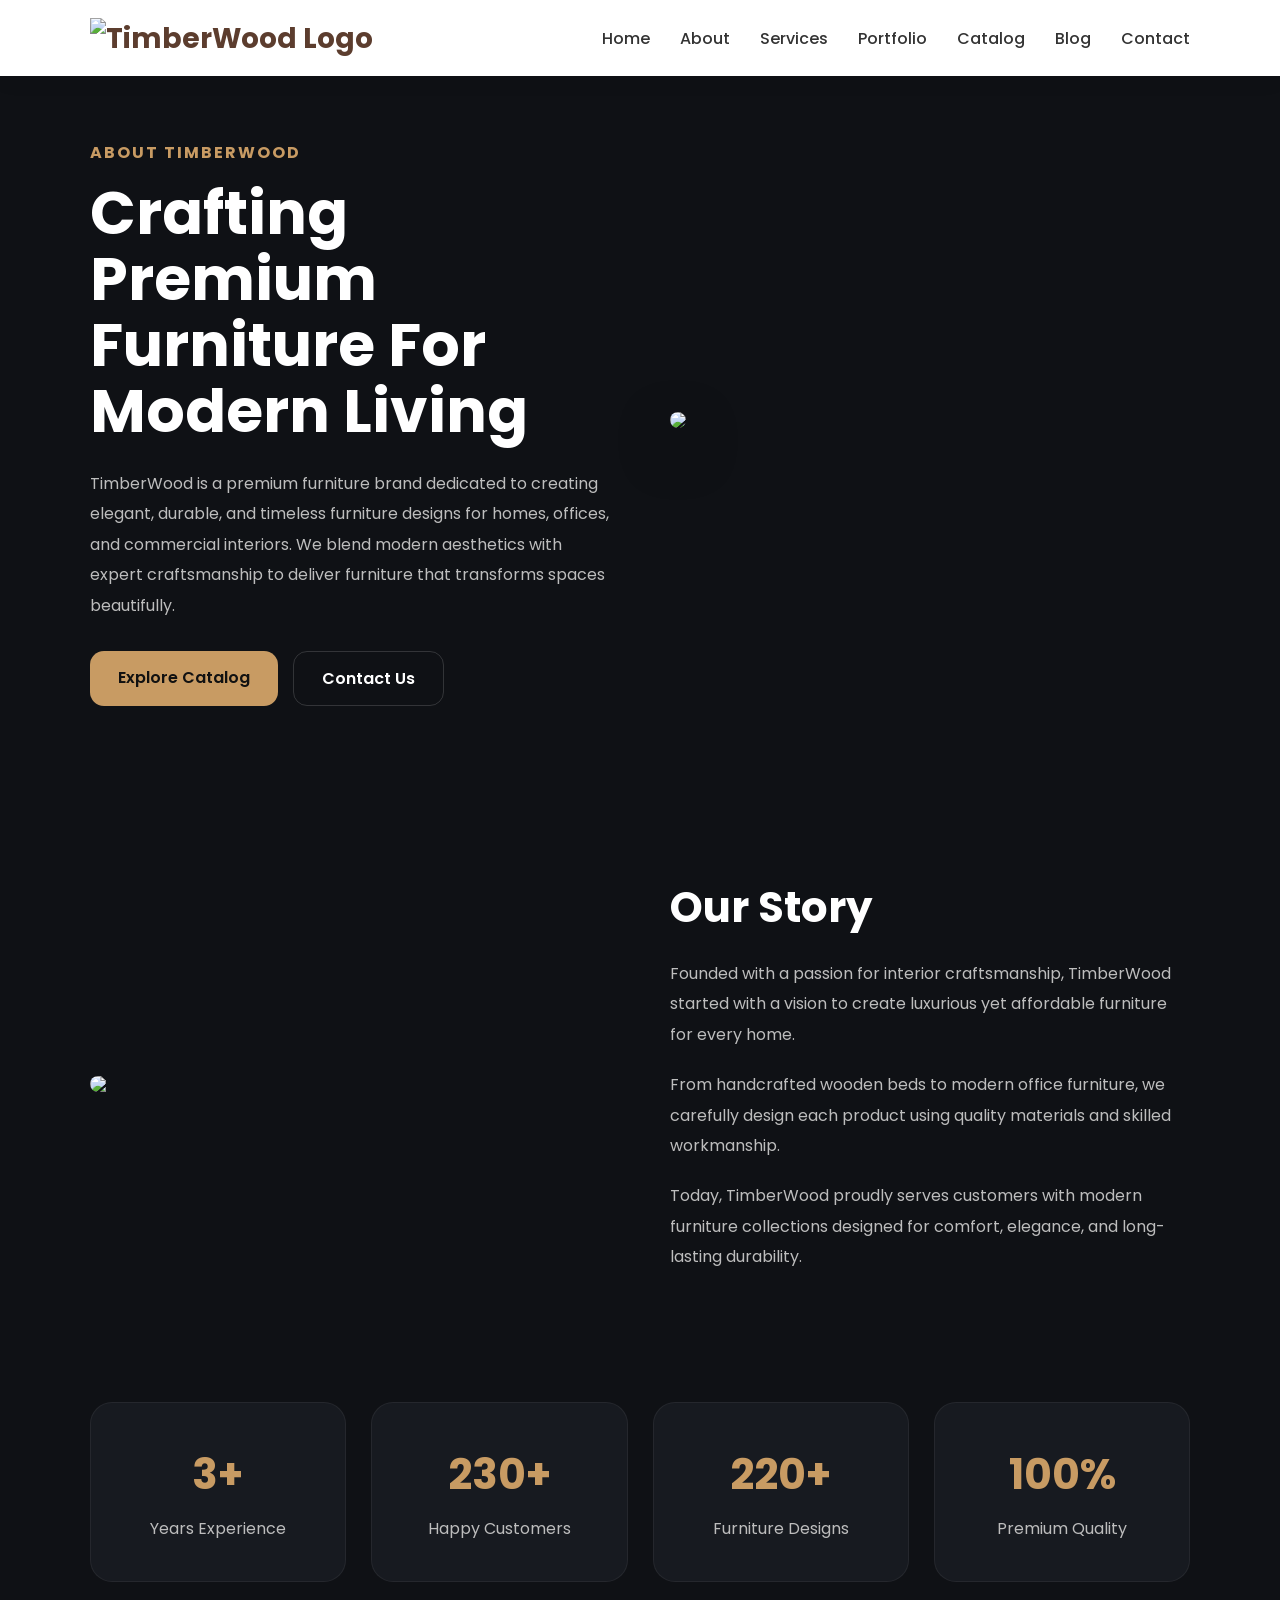
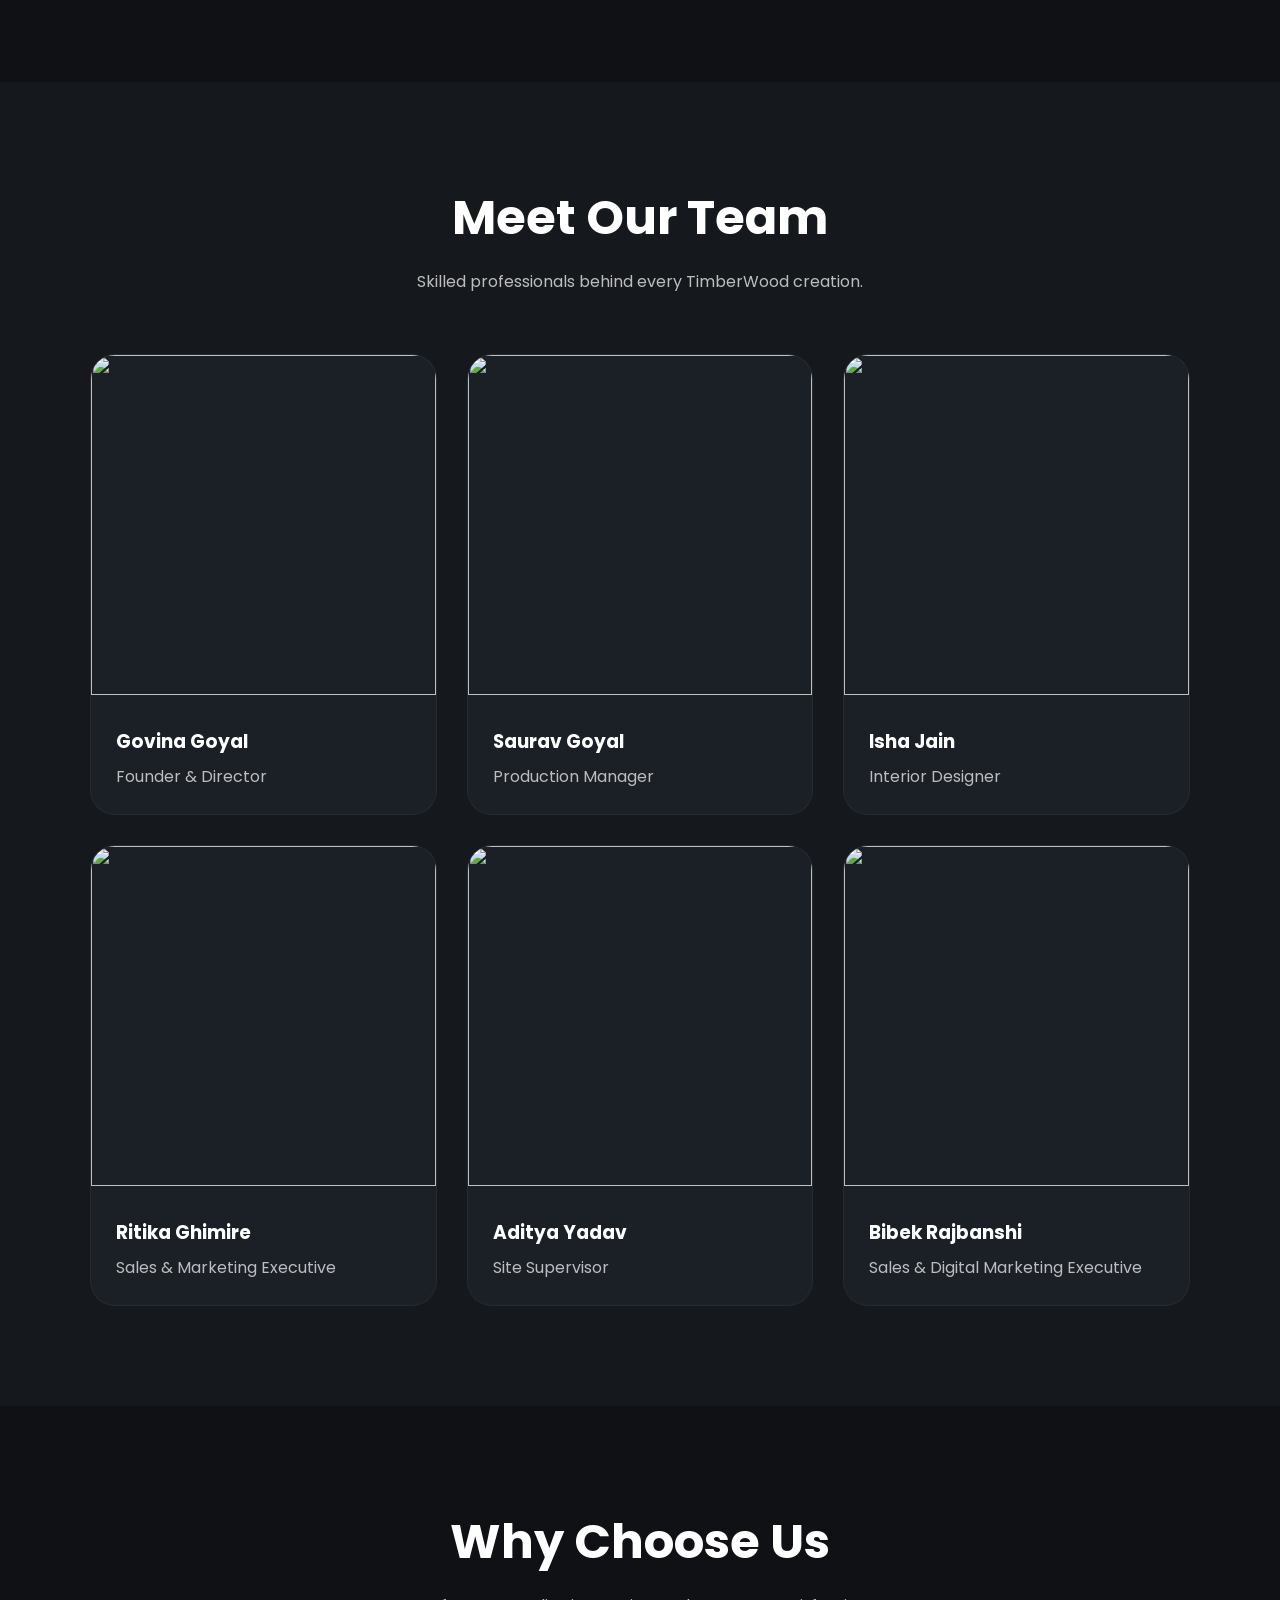
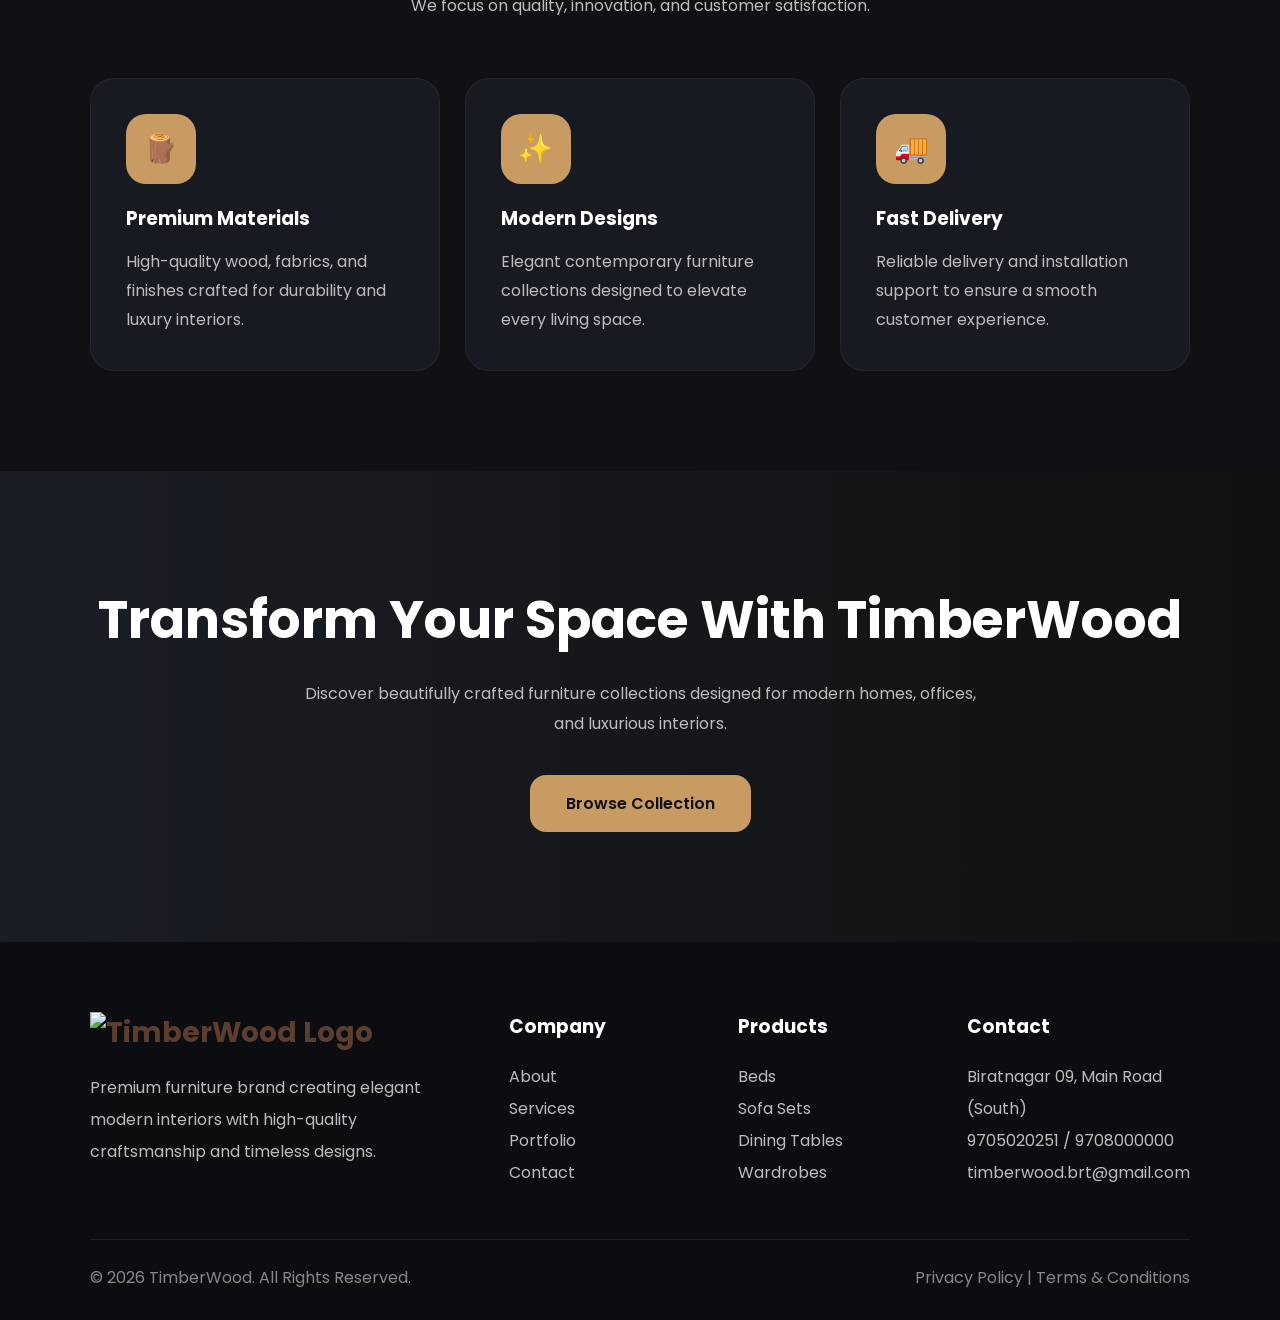
==== about.html @ faef7274 "a" ====
<!DOCTYPE html>
<html lang="en">
<head>
<meta charset="UTF-8" />
<meta name="viewport" content="width=device-width, initial-scale=1.0"/>

<title>TimberWood | About Us</title>
<link rel="stylesheet" href="assets/styles.css">
<link rel="icon" href="img/home/LOGO.png" type="image/x-icon">   <!-- font icons -->
<link href="https://fonts.googleapis.com/css2?family=Poppins:wght@300;400;500;600;700&display=swap" rel="stylesheet">

</head>

<body>
<style>

*{
    margin:0;
    padding:0;
    box-sizing:border-box;
    font-family:'Poppins',sans-serif;
}

html{
    scroll-behavior:smooth;
}

body{
    background:#0f1115;
    color:white;
    overflow-x:hidden;
}

/* HERO */

.about-hero{
    min-height:75vh;
    padding:140px 7% 80px;
    display:grid;
    grid-template-columns:1fr 1fr;
    gap:60px;
    align-items:center;
}

.about-text h4{
    color:#c89b63;
    margin-bottom:15px;
    letter-spacing:2px;
}

.about-text h1{
    font-size:60px;
    line-height:1.1;
    margin-bottom:25px;
}

.about-text p{
    color:#bdbdbd;
    line-height:1.9;
    font-size:16px;
    margin-bottom:30px;
}

.about-btns{
    display:flex;
    gap:15px;
    flex-wrap:wrap;
}

.about-btns a{
    padding:14px 28px;
    border-radius:14px;
    text-decoration:none;
    font-weight:600;
    transition:.3s;
}

.btn-primary{
    background:#c89b63;
    color:#111;
}

.btn-primary:hover{
    transform:translateY(-4px);
}

.btn-outline{
    border:1px solid rgba(255,255,255,0.15);
    color:white;
}

.btn-outline:hover{
    background:white;
    color:black;
}

.about-image{
    position:relative;
}

.about-image img{
    width:100%;
    border-radius:30px;
    object-fit:cover;
    box-shadow:0 20px 50px rgba(0,0,0,0.5);
}

/* STORY */

.story{
    padding:90px 7%;
    display:grid;
    grid-template-columns:1fr 1fr;
    gap:60px;
    align-items:center;
}

.story img{
    width:100%;
    border-radius:25px;
}

.story-text h2{
    font-size:42px;
    margin-bottom:20px;
}

.story-text p{
    color:#bdbdbd;
    line-height:1.9;
    margin-bottom:20px;
}

/* STATS */

.stats{
    padding:20px 7% 100px;
    display:grid;
    grid-template-columns:repeat(4,1fr);
    gap:25px;
}

.stat-box{
    background:#171a20;
    padding:40px 20px;
    border-radius:22px;
    text-align:center;
    border:1px solid rgba(255,255,255,0.06);
    transition:.4s;
}

.stat-box:hover{
    transform:translateY(-10px);
}

.stat-box h2{
    font-size:42px;
    color:#c89b63;
    margin-bottom:10px;
}

.stat-box p{
    color:#bdbdbd;
}

/* TEAM */

.team{
    padding:100px 7%;
    background:#15181d;
}

.section-title{
    text-align:center;
    margin-bottom:60px;
}

.section-title h2{
    font-size:48px;
    margin-bottom:15px;
}

.section-title p{
    color:#bdbdbd;
}

.team-grid{
    display:grid;
    grid-template-columns:repeat(3,1fr);
    gap:30px;
}

.team-card{
    background:#1b1f26;
    border-radius:25px;
    overflow:hidden;
    transition:.4s;
    border:1px solid rgba(255,255,255,0.05);
}

.team-card:hover{
    transform:translateY(-10px);
}

.team-card img{
    width:100%;
    height:340px;
    object-fit:cover;
}

.team-content{
    padding:25px;
}

.team-content h3{
    margin-bottom:8px;
}

.team-content p{
    color:#bdbdbd;
}

/* WHY US */

.why{
    padding:100px 7%;
}

.why-grid{
    display:grid;
    grid-template-columns:repeat(3,1fr);
    gap:25px;
}

.why-card{
    background:#171a20;
    padding:35px;
    border-radius:24px;
    transition:.4s;
    border:1px solid rgba(255,255,255,0.06);
}

.why-card:hover{
    transform:translateY(-8px);
}

.why-card h3{
    margin:20px 0 15px;
}

.why-card p{
    color:#bdbdbd;
    line-height:1.8;
}

.icon{
    width:70px;
    height:70px;
    border-radius:20px;
    background:#c89b63;
    display:flex;
    align-items:center;
    justify-content:center;
    font-size:28px;
    color:#111;
}

/* CTA */

.cta{
    padding:110px 7%;
    text-align:center;
    background:linear-gradient(to right,#1a1d24,#111);
}

.cta h2{
    font-size:52px;
    margin-bottom:20px;
}

.cta p{
    color:#bdbdbd;
    max-width:700px;
    margin:auto;
    line-height:1.9;
}

.cta a{
    display:inline-block;
    margin-top:35px;
    padding:16px 36px;
    background:#c89b63;
    color:#111;
    border-radius:16px;
    text-decoration:none;
    font-weight:600;
    transition:.3s;
}

.cta a:hover{
    transform:translateY(-5px);
}

/* FOOTER */

footer{
    background:#0b0d10;
    padding:70px 7% 30px;
}

.footer-grid{
    display:grid;
    grid-template-columns:2fr 1fr 1fr 1fr;
    gap:40px;
}

.footer-grid h3{
    margin-bottom:20px;
}

.footer-grid p,
.footer-grid li{
    color:#bdbdbd;
    line-height:2;
    list-style:none;
}

.footer-grid ul{
    padding:0;
}

.footer-grid a{
    color:#bdbdbd;
    text-decoration:none;
}

.footer-grid a:hover{
    color:#c89b63;
}

.bottom{
    margin-top:50px;
    padding-top:25px;
    border-top:1px solid rgba(255,255,255,0.08);
    display:flex;
    justify-content:space-between;
    flex-wrap:wrap;
    gap:15px;
    color:#888;
}

/* MOBILE */

@media(max-width:1000px){

    .about-hero,
    .story{
        grid-template-columns:1fr;
    }

    .team-grid,
    .why-grid,
    .stats,
    .footer-grid{
        grid-template-columns:1fr 1fr;
    }

    .about-text h1{
        font-size:45px;
    }

    .cta h2{
        font-size:40px;
    }
}

@media(max-width:768px){

    nav ul{
        position:fixed;
        top:80px;
        right:-100%;
        width:260px;
        height:100vh;
        background:#fff;
        flex-direction:column;
        padding:40px;
        transition:.4s;
    }

    nav ul.active{
        right:0;
    }

    .menu-btn{
        display:block;
    }

    nav ul.active{
        display:flex;
    }

    .team-grid,
    .why-grid,
    .stats,
    .footer-grid{
        grid-template-columns:1fr;
    }

    .about-text h1{
        font-size:38px;
    }

    .section-title h2,
    .cta h2{
        font-size:34px;
    }

}

</style>

<!-- NAVBAR -->

<nav>

    <div class="logo"><img src="img/home/LOGO.png" alt="TimberWood Logo"></div>

    <ul id="menu">
        <li><a href="index.html">Home</a></li>
        <li><a href="about.html">About</a></li>
        <li><a href="services.html">Services</a></li>
        <li><a href="portfolio.html">Portfolio</a></li>
        <li><a href="catalog.html">Catalog</a></li>
        <li><a href="blog.html">Blog</a></li>
        <li><a href="contact.html">Contact</a></li>
    </ul>

    <div class="menu-btn" onclick="toggleMenu()">☰</div>

</nav>

<!-- HERO -->

<section class="about-hero">

    <div class="about-text">

        <h4>ABOUT TIMBERWOOD</h4>

        <h1>
            Crafting Premium Furniture For Modern Living
        </h1>

        <p>
            TimberWood is a premium furniture brand dedicated to creating elegant, durable, and timeless furniture designs for homes, offices, and commercial interiors. We blend modern aesthetics with expert craftsmanship to deliver furniture that transforms spaces beautifully.
        </p>

        <div class="about-btns">
            <a href="#" class="btn-primary">
                Explore Catalog
            </a>

            <a href="#" class="btn-outline">
                Contact Us
            </a>
        </div>

    </div>

    <div class="about-image">
        <img src="https://i.pinimg.com/736x/d9/e4/46/d9e446b6b563a2acfa8f393670db15ce.jpg">
    </div>

</section>

<!-- STORY -->

<section class="story">

    <img src="https://images.unsplash.com/photo-1484101403633-562f891dc89a?q=80&w=1200&auto=format&fit=crop">

    <div class="story-text">

        <h2>Our Story</h2>

        <p>
            Founded with a passion for interior craftsmanship, TimberWood started with a vision to create luxurious yet affordable furniture for every home.
        </p>

        <p>
            From handcrafted wooden beds to modern office furniture, we carefully design each product using quality materials and skilled workmanship.
        </p>

        <p>
            Today, TimberWood proudly serves customers with modern furniture collections designed for comfort, elegance, and long-lasting durability.
        </p>

    </div>

</section>

<!-- STATS1 -->

<section class="stats">

    <div class="stat-box">
        <h2>3+</h2>
        <p>Years Experience</p>
    </div>

    <div class="stat-box">
        <h2>230+</h2>
        <p>Happy Customers</p>
    </div>

    <div class="stat-box">
        <h2>220+</h2>
        <p>Furniture Designs</p>
    </div>

    <div class="stat-box">
        <h2>100%</h2>
        <p>Premium Quality </p>
    </div>

</section>

<!-- TEAM -->

<section class="team">

    <div class="section-title">
        <h2>Meet Our Team</h2>
        <p>
            Skilled professionals behind every TimberWood creation.
        </p>
    </div>

    <div class="team-grid">

        <div class="team-card">
            <img src="https://i.pinimg.com/736x/89/47/cd/8947cd2139c6fac86eccb9952f1653cf.jpg">

            <div class="team-content">
                <h3>Govina Goyal</h3>
                <p>Founder & Director</p>
            </div>
        </div>

        <div class="team-card">
            <img src="https://i.pinimg.com/736x/9d/15/a9/9d15a99089c7d4f4be8efface3041ecf.jpg">

            <div class="team-content">
                <h3>Saurav Goyal</h3>
                <p>Production Manager</p>
            </div>
        </div>

        <div class="team-card">
            <img src="https://i.pinimg.com/736x/95/07/76/950776be27c4131fe8dbe7280822ce19.jpg">

            <div class="team-content">
                <h3>Isha Jain</h3>
                <p>Interior Designer</p>
            </div>
        </div>

        <div class="team-card">
            <img src="https://i.pinimg.com/736x/0a/68/74/0a687426836bf3151442c28532558470.jpg">

            <div class="team-content">
                <h3>Ritika Ghimire</h3>
                <p>Sales & Marketing Executive</p>
            </div>
        </div>

        <div class="team-card">
            <img src="https://i.pinimg.com/736x/fc/86/7d/fc867df822d70b9d78171c7e790f99c7.jpg">

            <div class="team-content">
                <h3>Aditya Yadav</h3>
                <p>Site Supervisor</p>
            </div>
        </div>

        <div class="team-card">
            <img src="https://i.pinimg.com/736x/39/20/21/39202174545c29bfbdb0bb981ed6e766.jpg">

            <div class="team-content">
                <h3>Bibek Rajbanshi</h3>
                <p>Sales & Digital Marketing Executive</p>
            </div>
        </div>

    </div>

</section>

<!-- WHY US -->

<section class="why">

    <div class="section-title">
        <h2>Why Choose Us</h2>
        <p>
            We focus on quality, innovation, and customer satisfaction.
        </p>
    </div>

    <div class="why-grid">

        <div class="why-card">

            <div class="icon">🪵</div>

            <h3>Premium Materials</h3>

            <p>
                High-quality wood, fabrics, and finishes crafted for durability and luxury interiors.
            </p>

        </div>

        <div class="why-card">

            <div class="icon">✨</div>

            <h3>Modern Designs</h3>

            <p>
                Elegant contemporary furniture collections designed to elevate every living space.
            </p>

        </div>

        <div class="why-card">

            <div class="icon">🚚</div>

            <h3>Fast Delivery</h3>

            <p>
                Reliable delivery and installation support to ensure a smooth customer experience.
            </p>

        </div>

    </div>

</section>

<!-- CTA -->

<section class="cta">

    <h2>
        Transform Your Space With TimberWood
    </h2>

    <p>
        Discover beautifully crafted furniture collections designed for modern homes, offices, and luxurious interiors.
    </p>

    <a href="#">
        Browse Collection
    </a>

</section>

<!-- FOOTER -->

<footer>

    <div class="footer-grid">

        <div>

            <div class="logo">
             <img src="img/home/LOGO.png" alt="TimberWood Logo">
        </div>

            <p style="margin-top:20px;">
                Premium furniture brand creating elegant modern interiors with high-quality craftsmanship and timeless designs.
            </p>

        </div>

        <div>

            <h3>Company</h3>

            <ul>
                <li><a href="about.html">About</a></li>
                <li><a href="services.html">Services</a></li>
                <li><a href="portfolio.html">Portfolio</a></li>
                <li><a href="contact.html">Contact</a></li>
            </ul>

        </div>

        <div>

            <h3>Products</h3>

            <ul>
                <li><a href="catalog.html">Beds</a></li>
                <li><a href="catalog.html">Sofa Sets</a></li>
                <li><a href="catalog.html">Dining Tables</a></li>
                <li><a href="catalog.html">Wardrobes</a></li>
            </ul>

        </div>

        <div>

            <h3>Contact</h3>

            <ul>
                <li>Biratnagar 09, Main Road (South)</li>
                <li>9705020251 / 9708000000</li>
                <li>timberwood.brt@gmail.com</li>
            </ul>

        </div>

    </div>

    <div class="bottom">

        <div>
            © 2026 TimberWood. All Rights Reserved.
        </div>

        <div>
            Privacy Policy | Terms & Conditions
        </div>

    </div>

</footer>





<script src="assets/script.js"></script>
</body>
</html>
---- assets/styles.css ----
/* NAVBAR */

nav{
    position:fixed;
    top:0;
    left:0;
    width:100%;
    background:#fff;
    display:flex;
    justify-content:space-between;
    align-items:center;
    padding:18px 7%;
    z-index:1000;
    box-shadow:0 5px 20px rgba(0,0,0,0.05);
}

.logo img{
    height:40px;
    width:auto;
    display:block;
}

.logo{
    font-size:28px;
    font-weight:700;
    color:#5c3d2e;
}

nav ul{
    display:flex;
    gap:30px;
    list-style:none;
}

nav ul li a{
    text-decoration:none;
    color:#333;
    font-weight:500;
    transition:.3s;
}

nav ul li a:hover{
    color:#8b5e3c;
}

.menu-btn{
    display:none;
    font-size:28px;
    cursor:pointer;
}
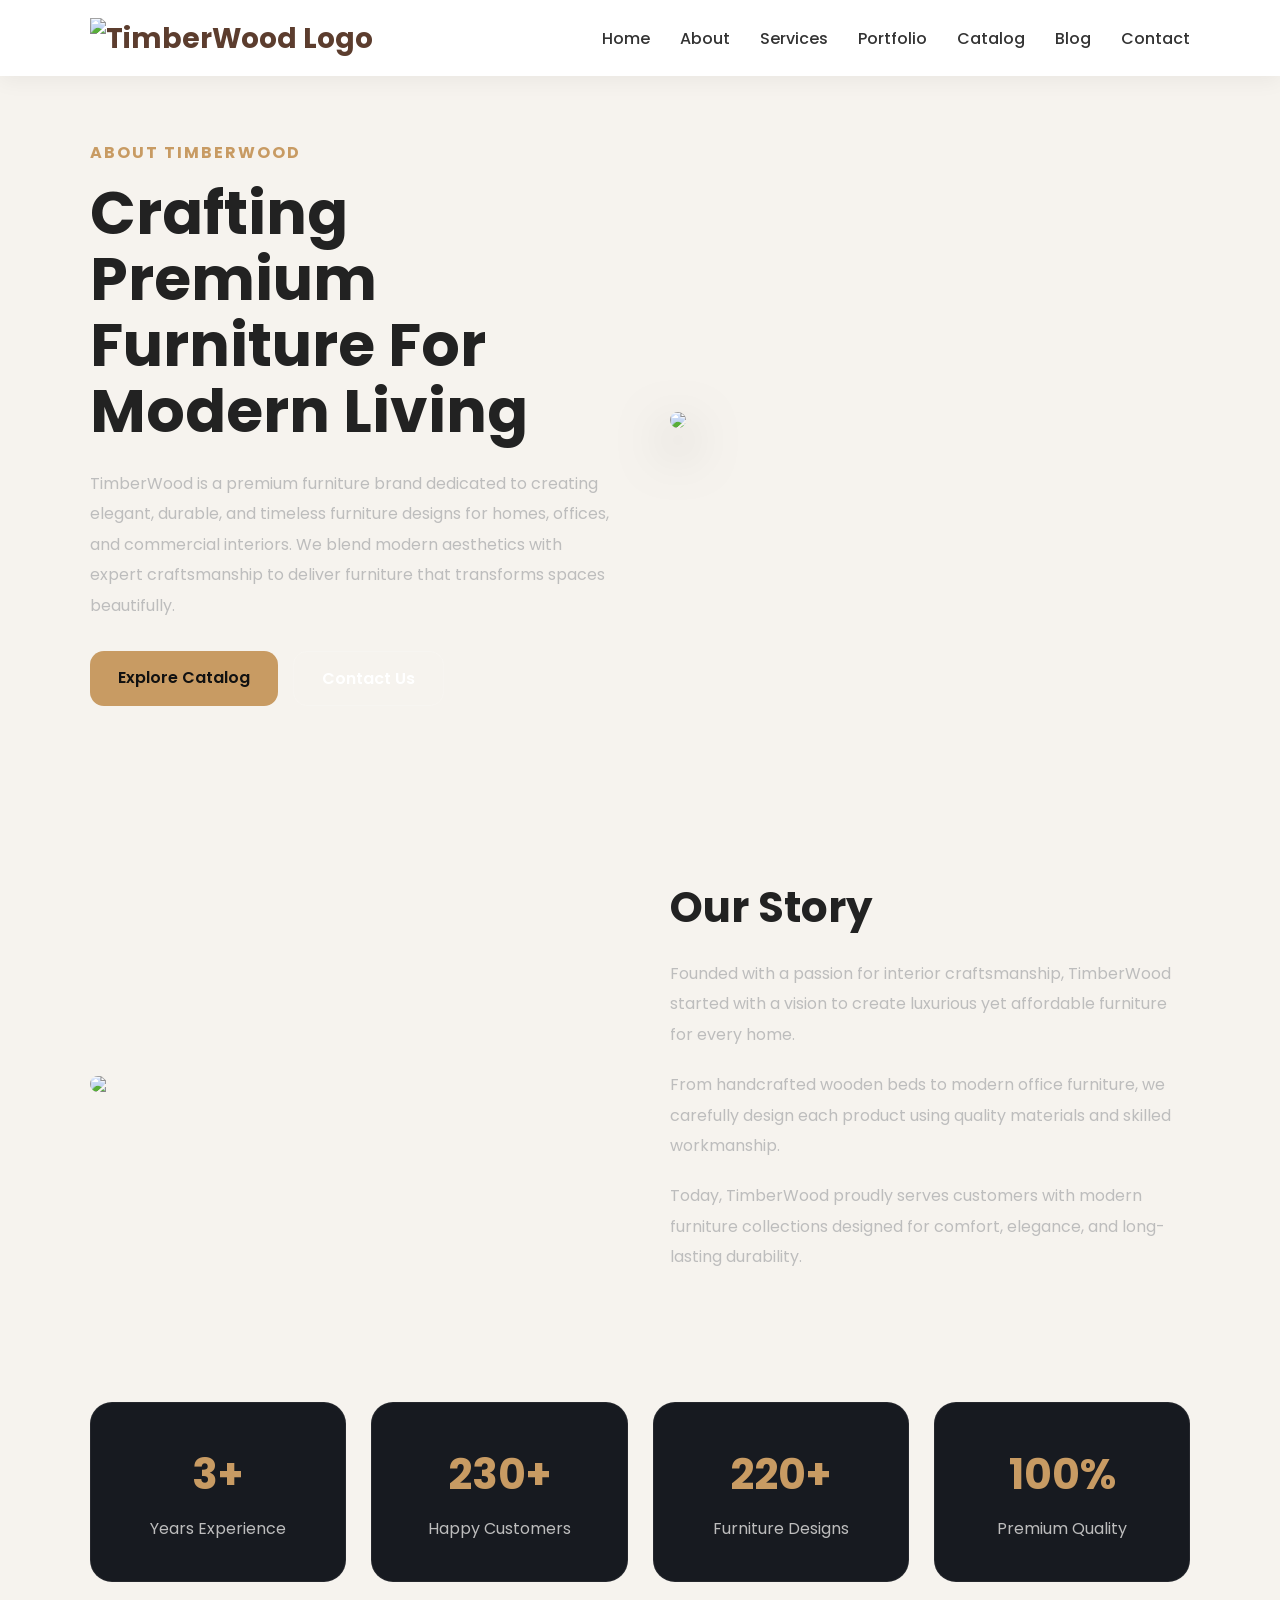
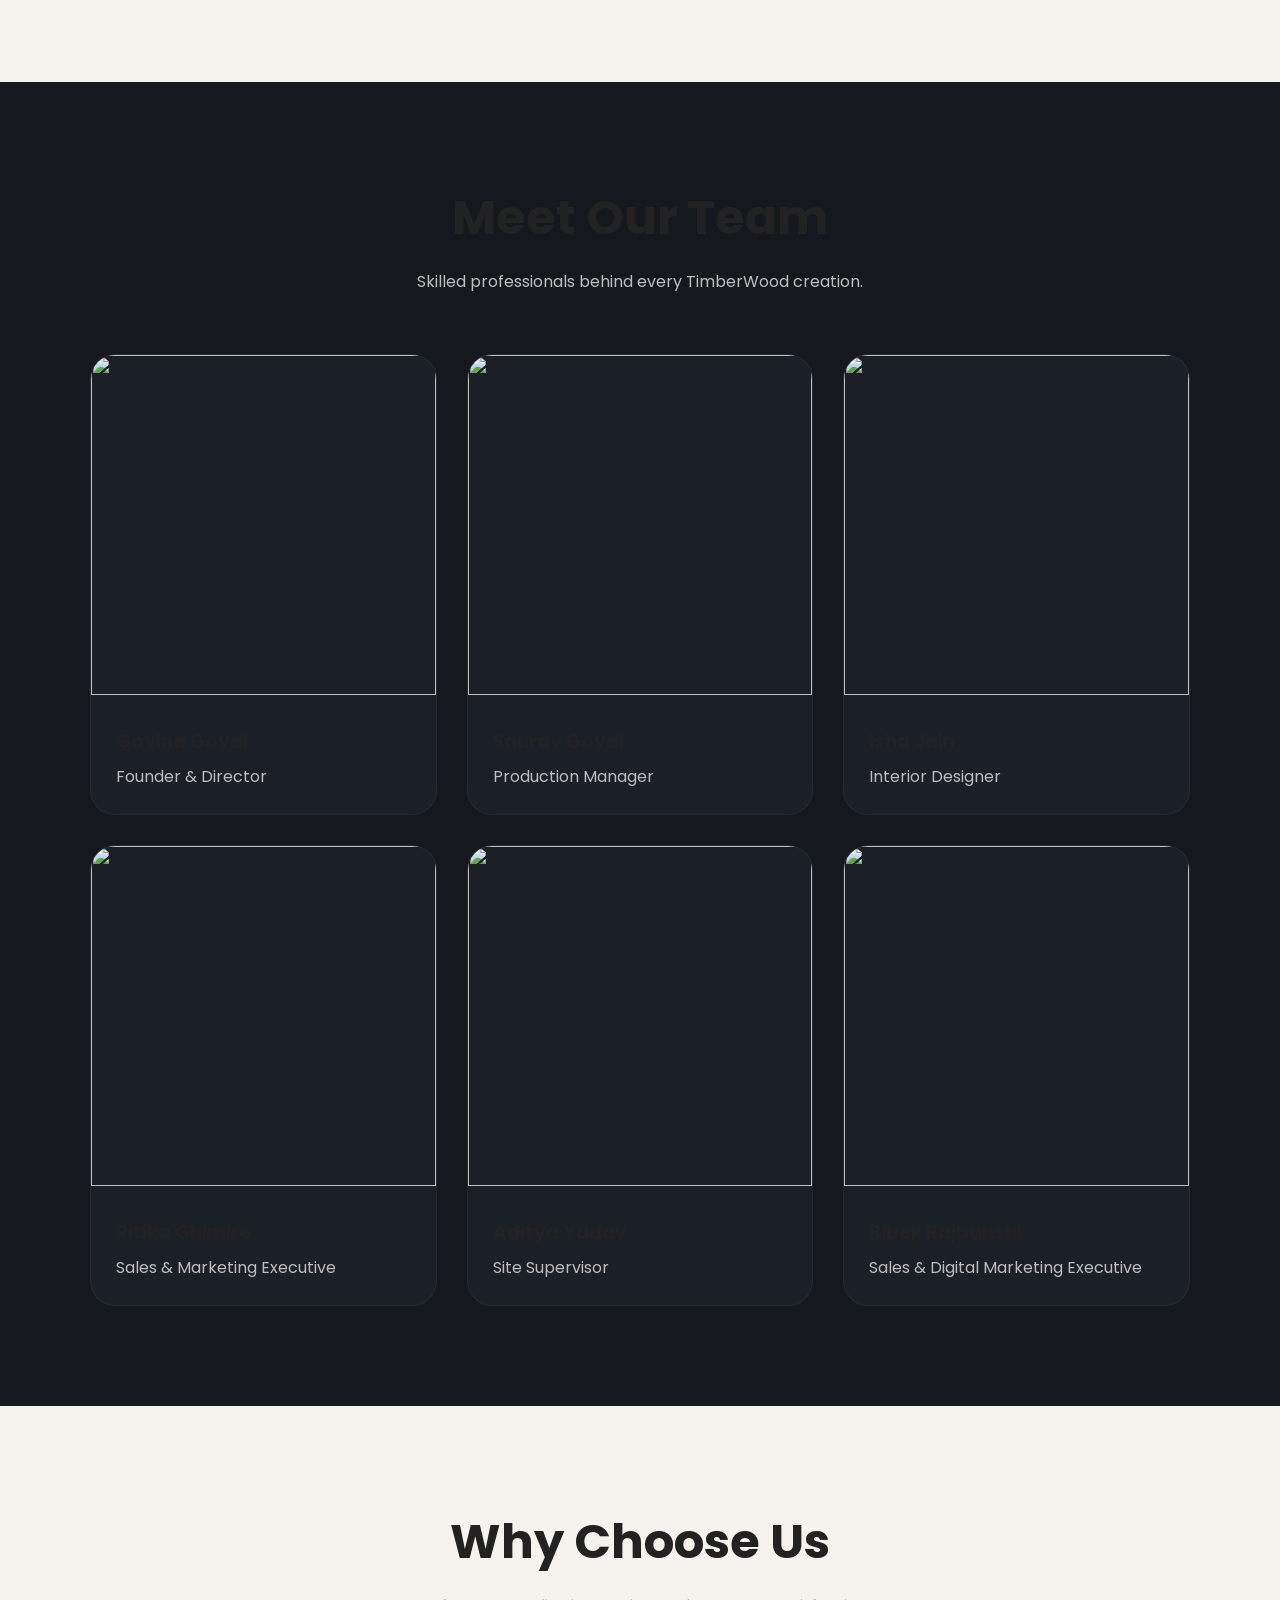
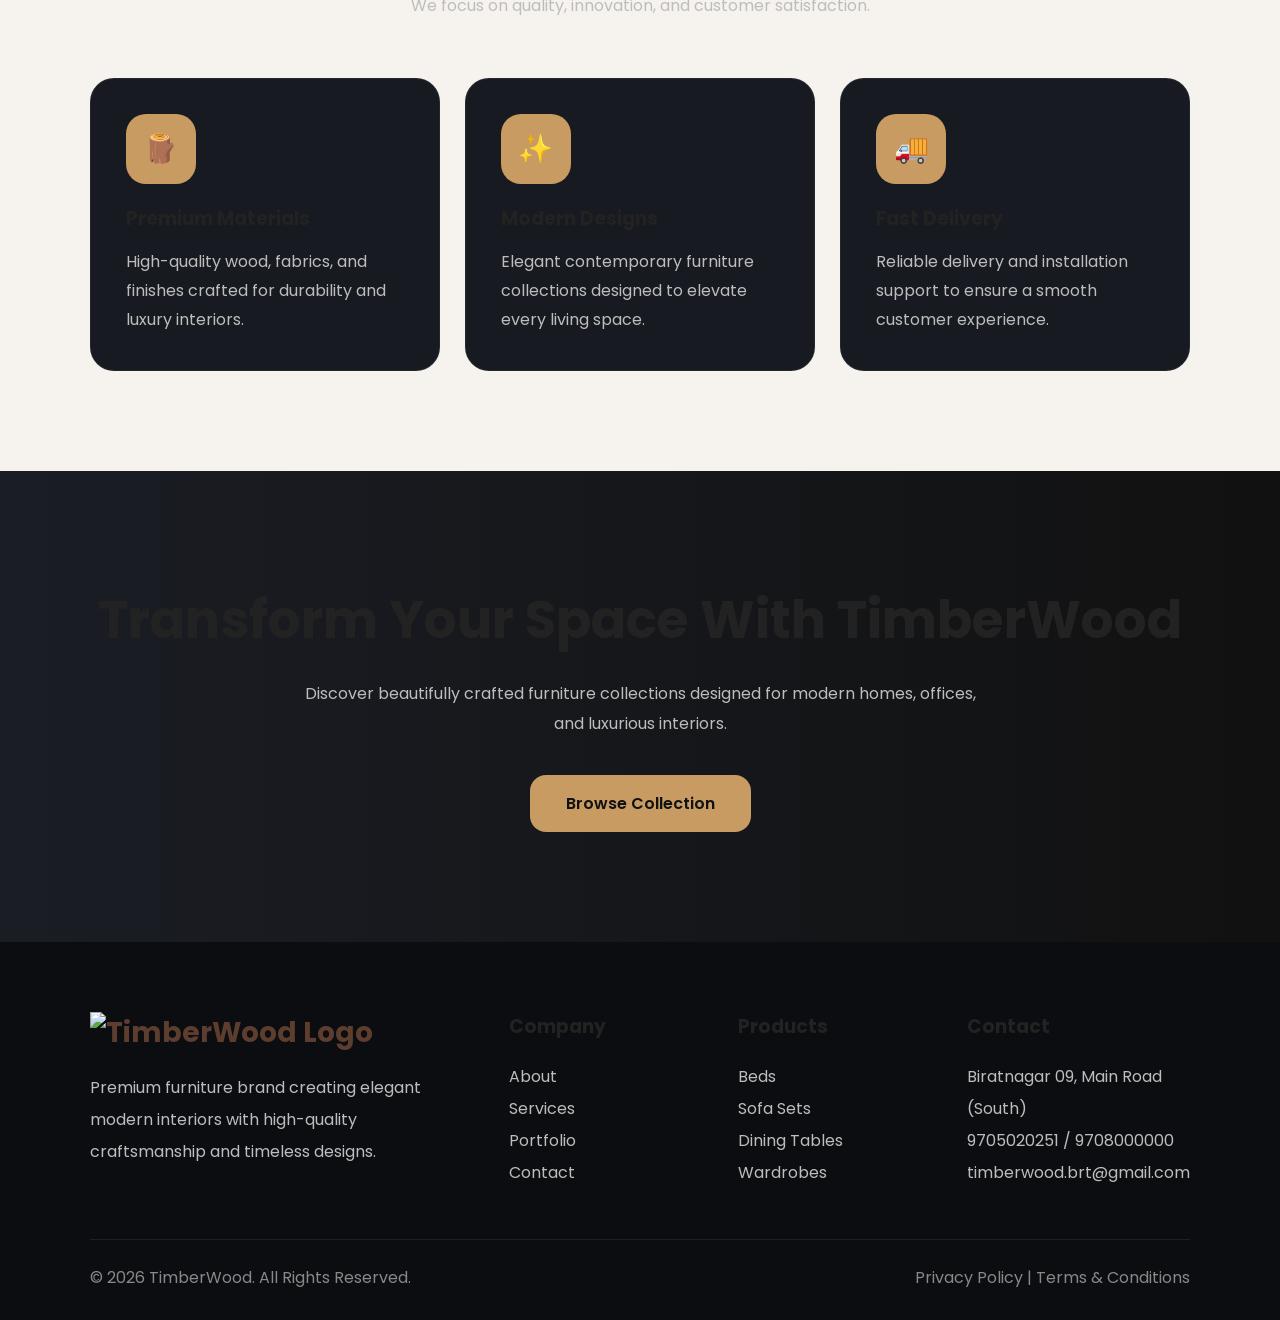
==== commit 0778a42a: "a" ====
--- a/about.html
+++ b/about.html
@@ -11,25 +11,8 @@
 
 </head>
 
-<body>
+
 <style>
-
-*{
-    margin:0;
-    padding:0;
-    box-sizing:border-box;
-    font-family:'Poppins',sans-serif;
-}
-
-html{
-    scroll-behavior:smooth;
-}
-
-body{
-    background:#0f1115;
-    color:white;
-    overflow-x:hidden;
-}
 
 /* HERO */
 
--- a/assets/styles.css
+++ b/assets/styles.css
@@ -1,3 +1,17 @@
+/* BODY */
+
+*{
+    margin:0;
+    padding:0;
+    box-sizing:border-box;
+    font-family:'Poppins',sans-serif;
+}
+
+body{
+    background:#f6f3ee;
+    color:#222;
+}
+
 /* NAVBAR */
 
 nav{
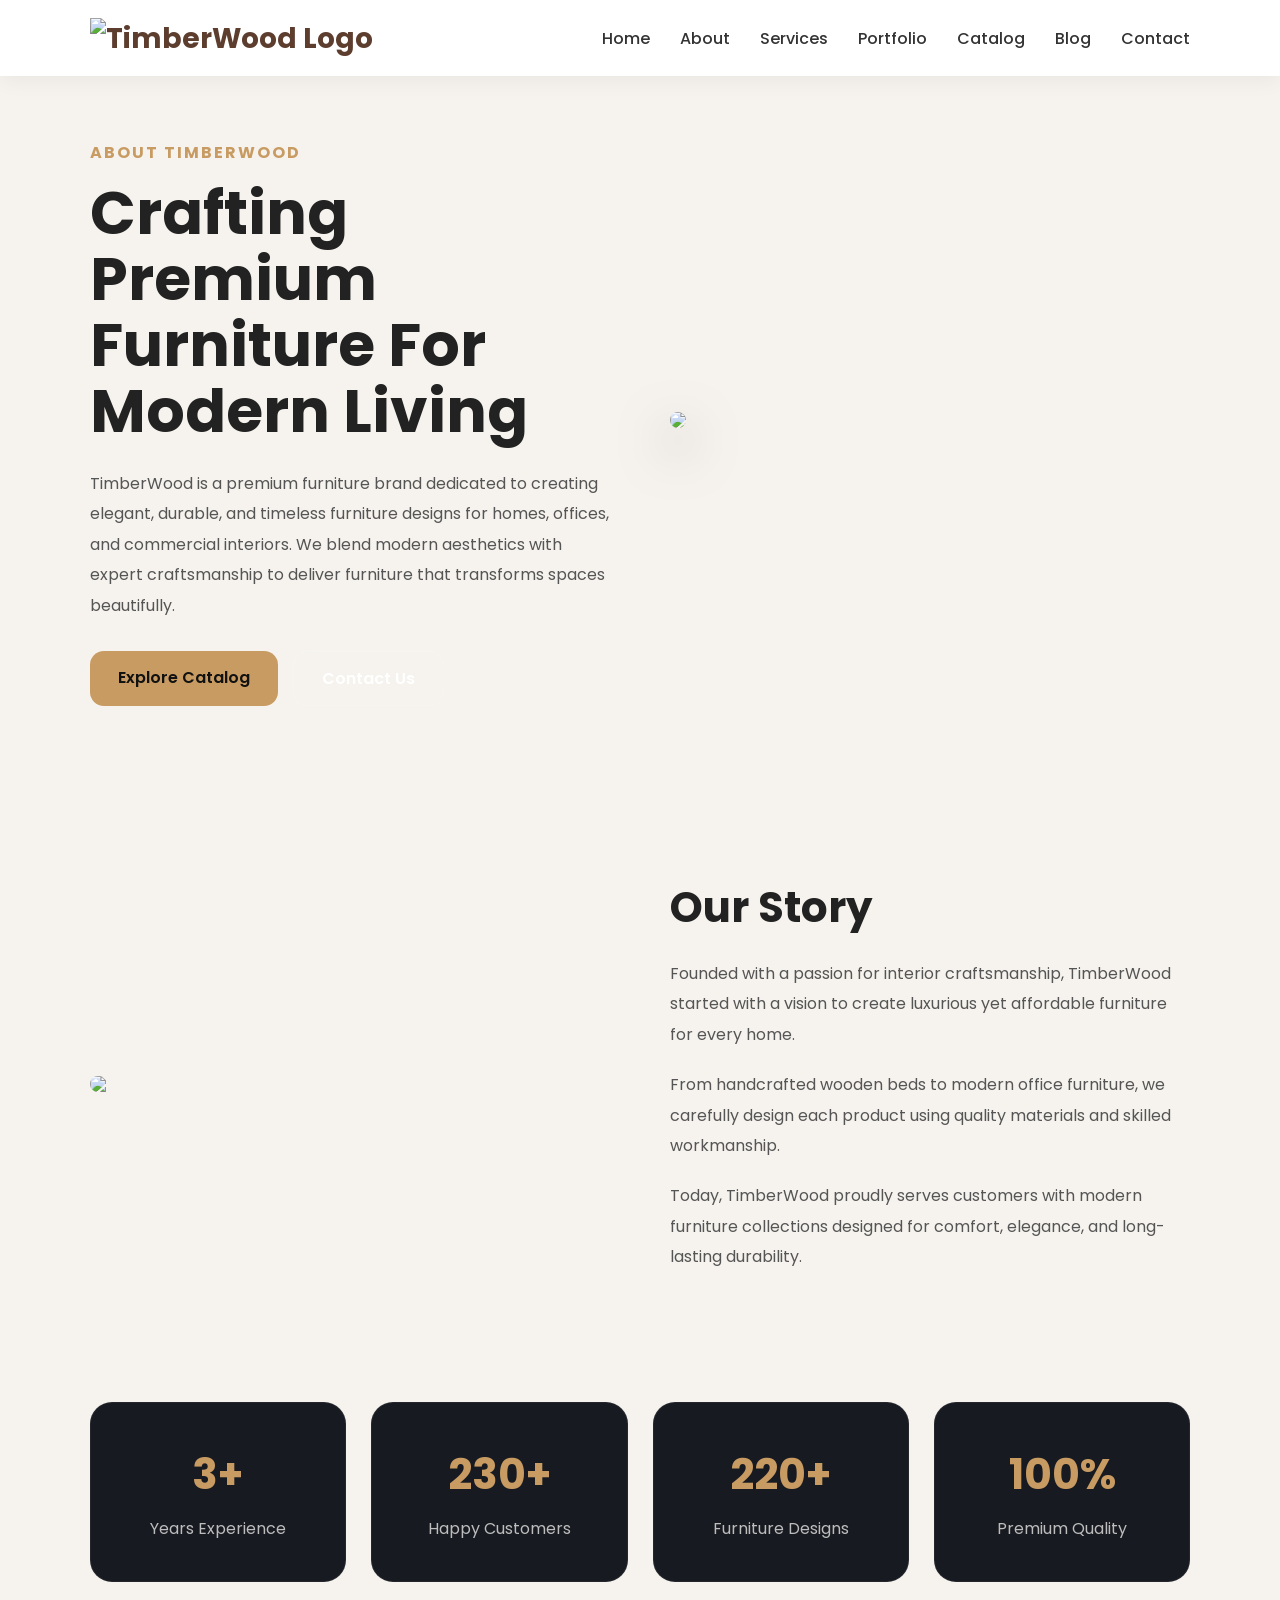
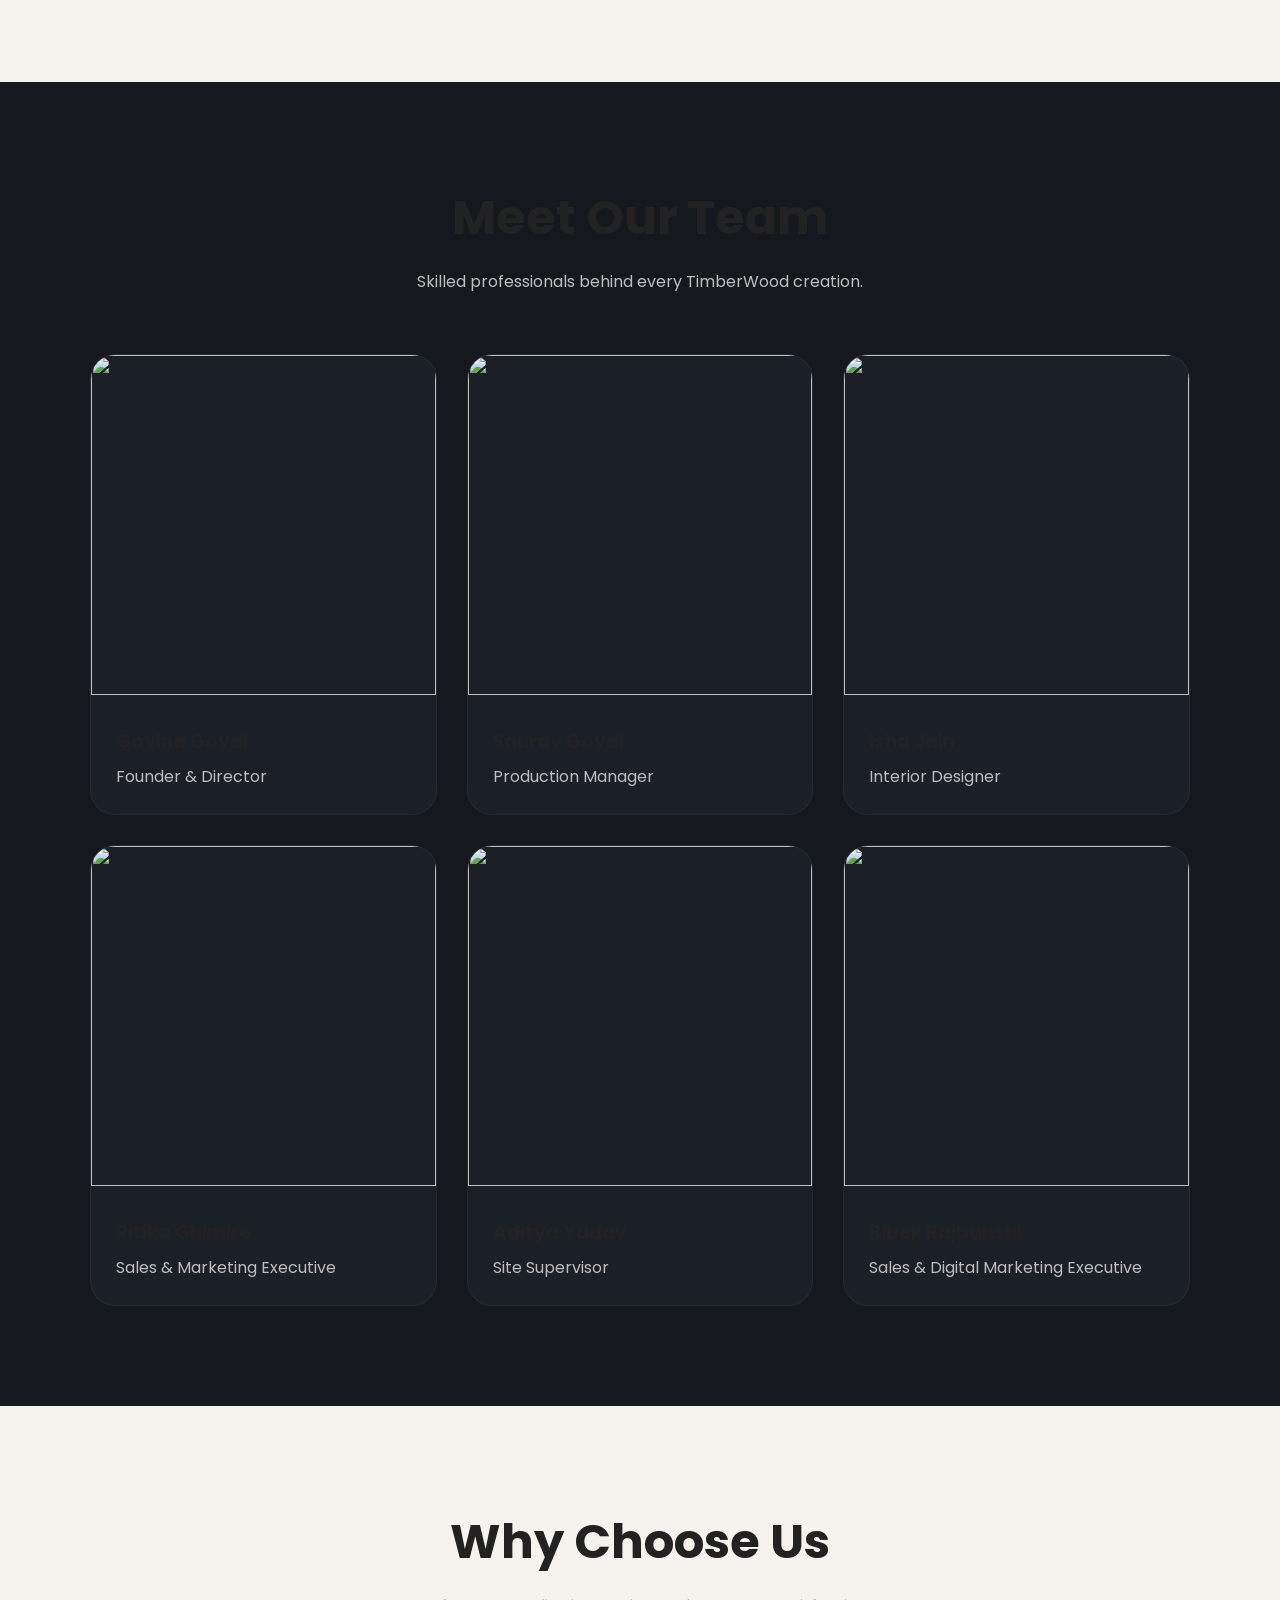
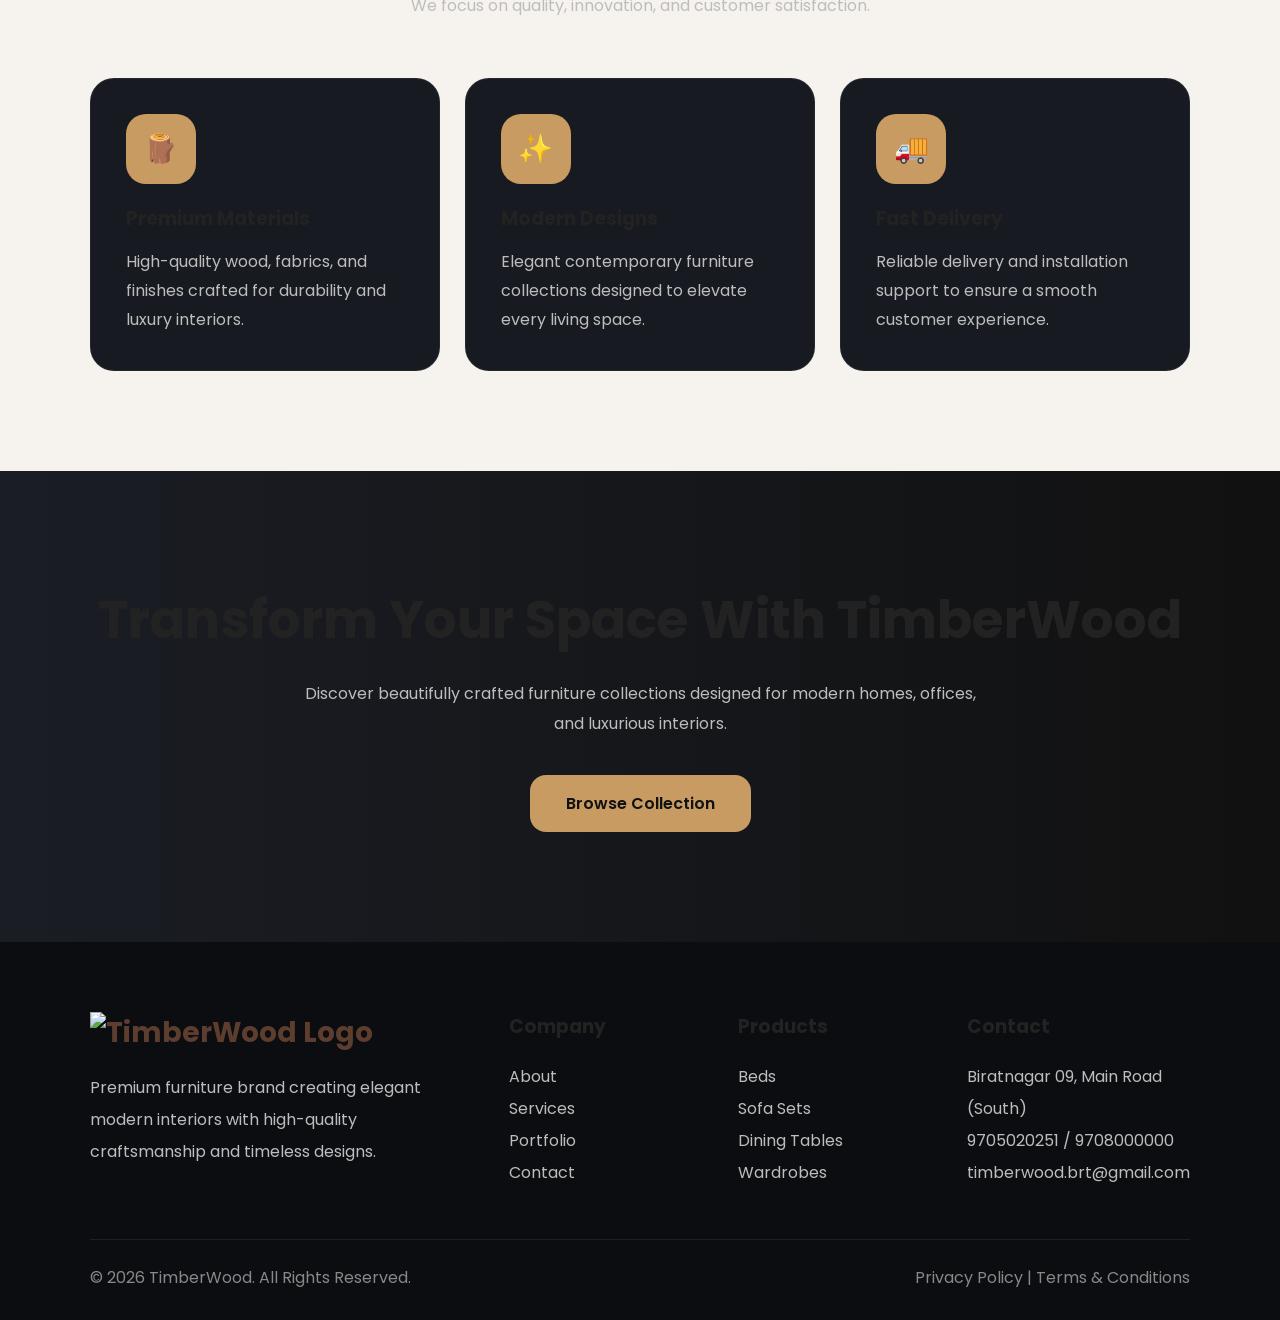
==== commit ff1201b4: "a" ====
--- a/about.html
+++ b/about.html
@@ -38,7 +38,7 @@
 }
 
 .about-text p{
-    color:#bdbdbd;
+    color:#555;
     line-height:1.9;
     font-size:16px;
     margin-bottom:30px;
@@ -109,7 +109,7 @@
 }
 
 .story-text p{
-    color:#bdbdbd;
+    color:#555;
     line-height:1.9;
     margin-bottom:20px;
 }
--- a/assets/styles.css
+++ b/assets/styles.css
@@ -12,7 +12,9 @@
     color:#222;
 }
 
-/* NAVBAR */
+/* =========================
+NAVBAR
+========================= */
 
 nav{
     position:fixed;
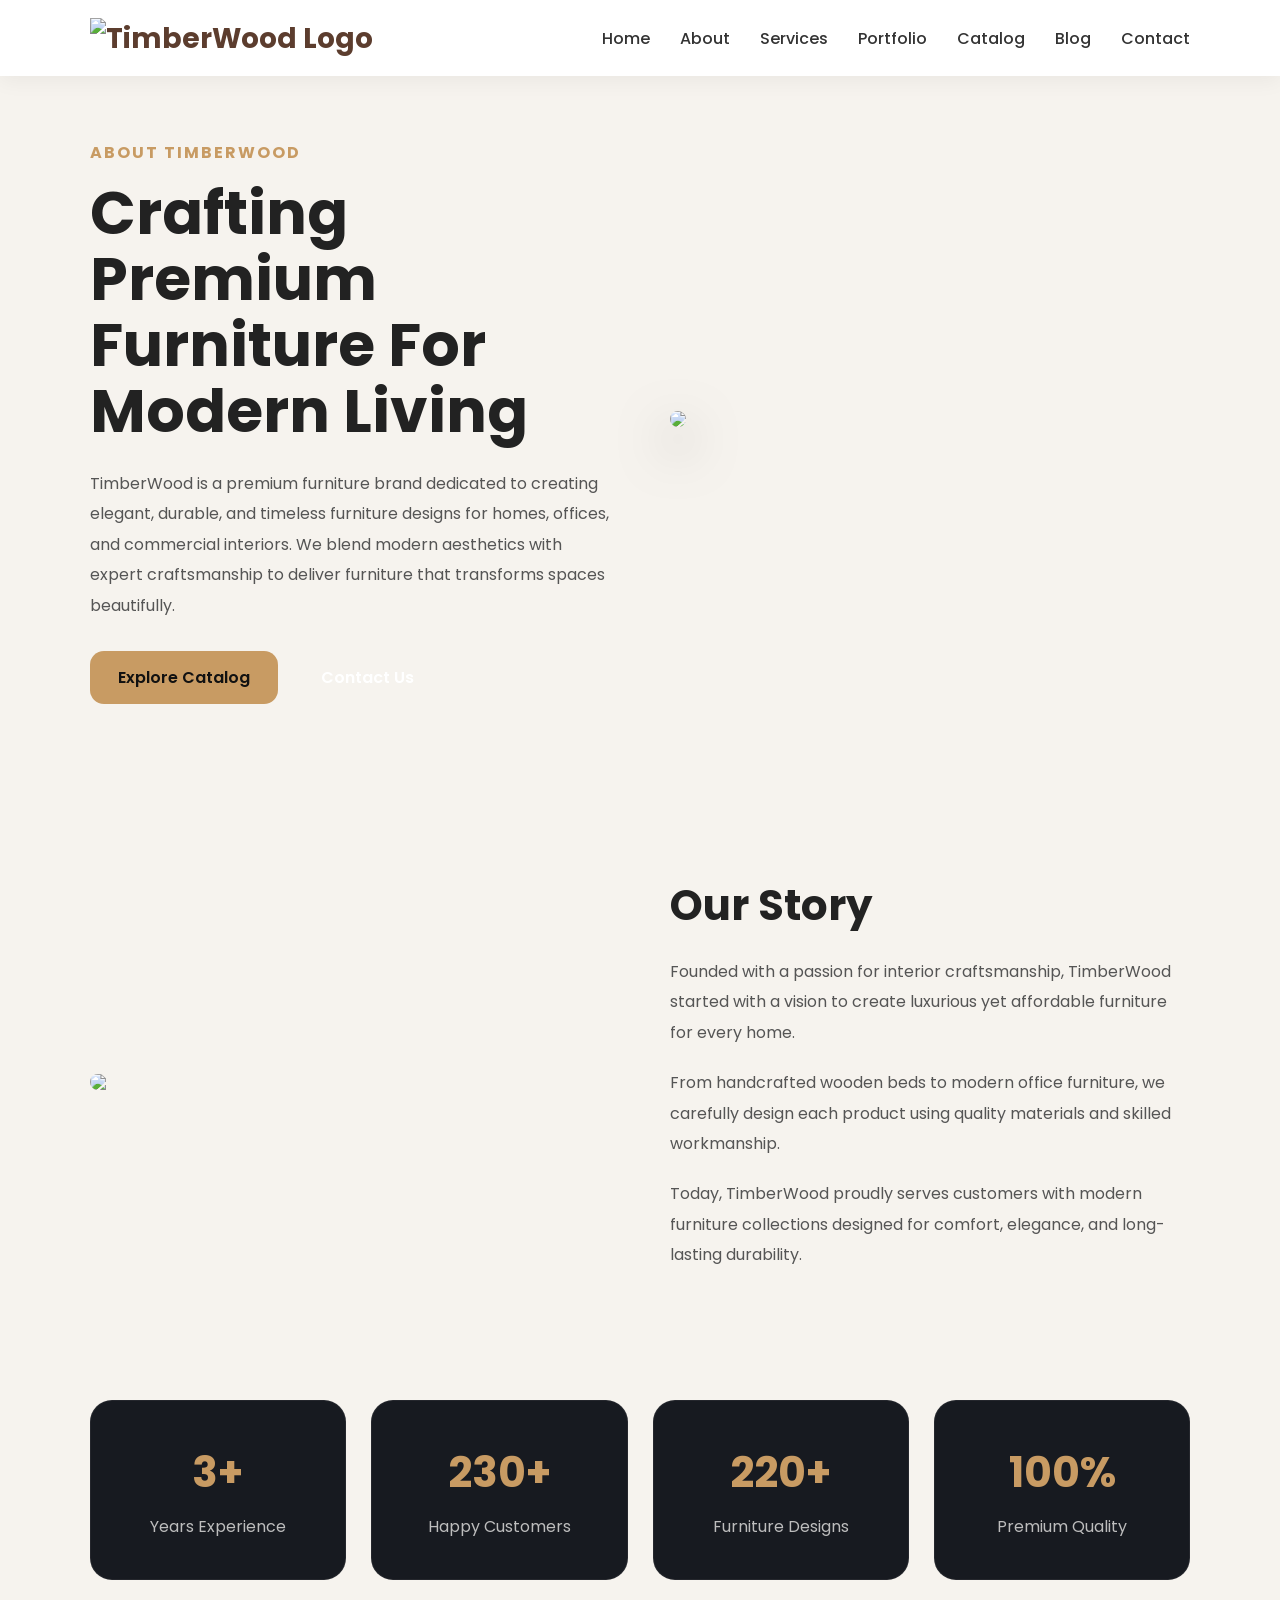
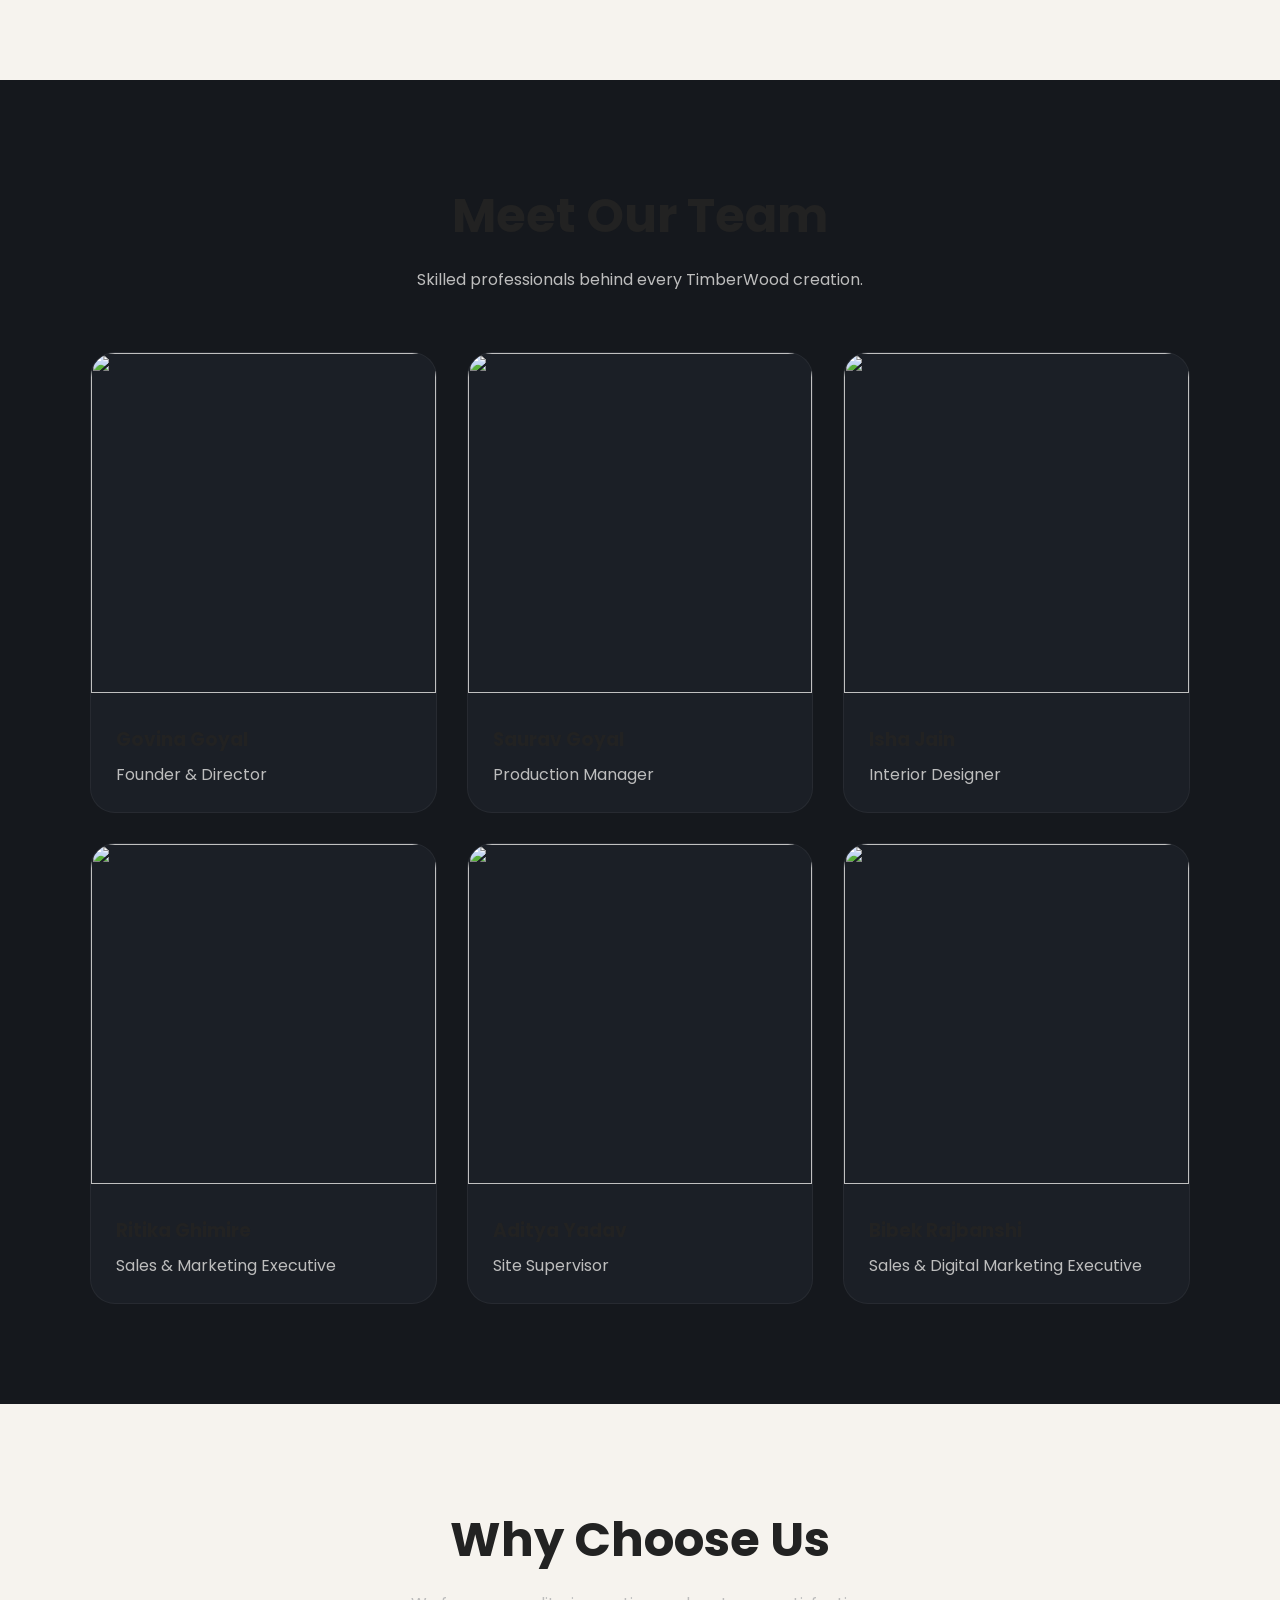
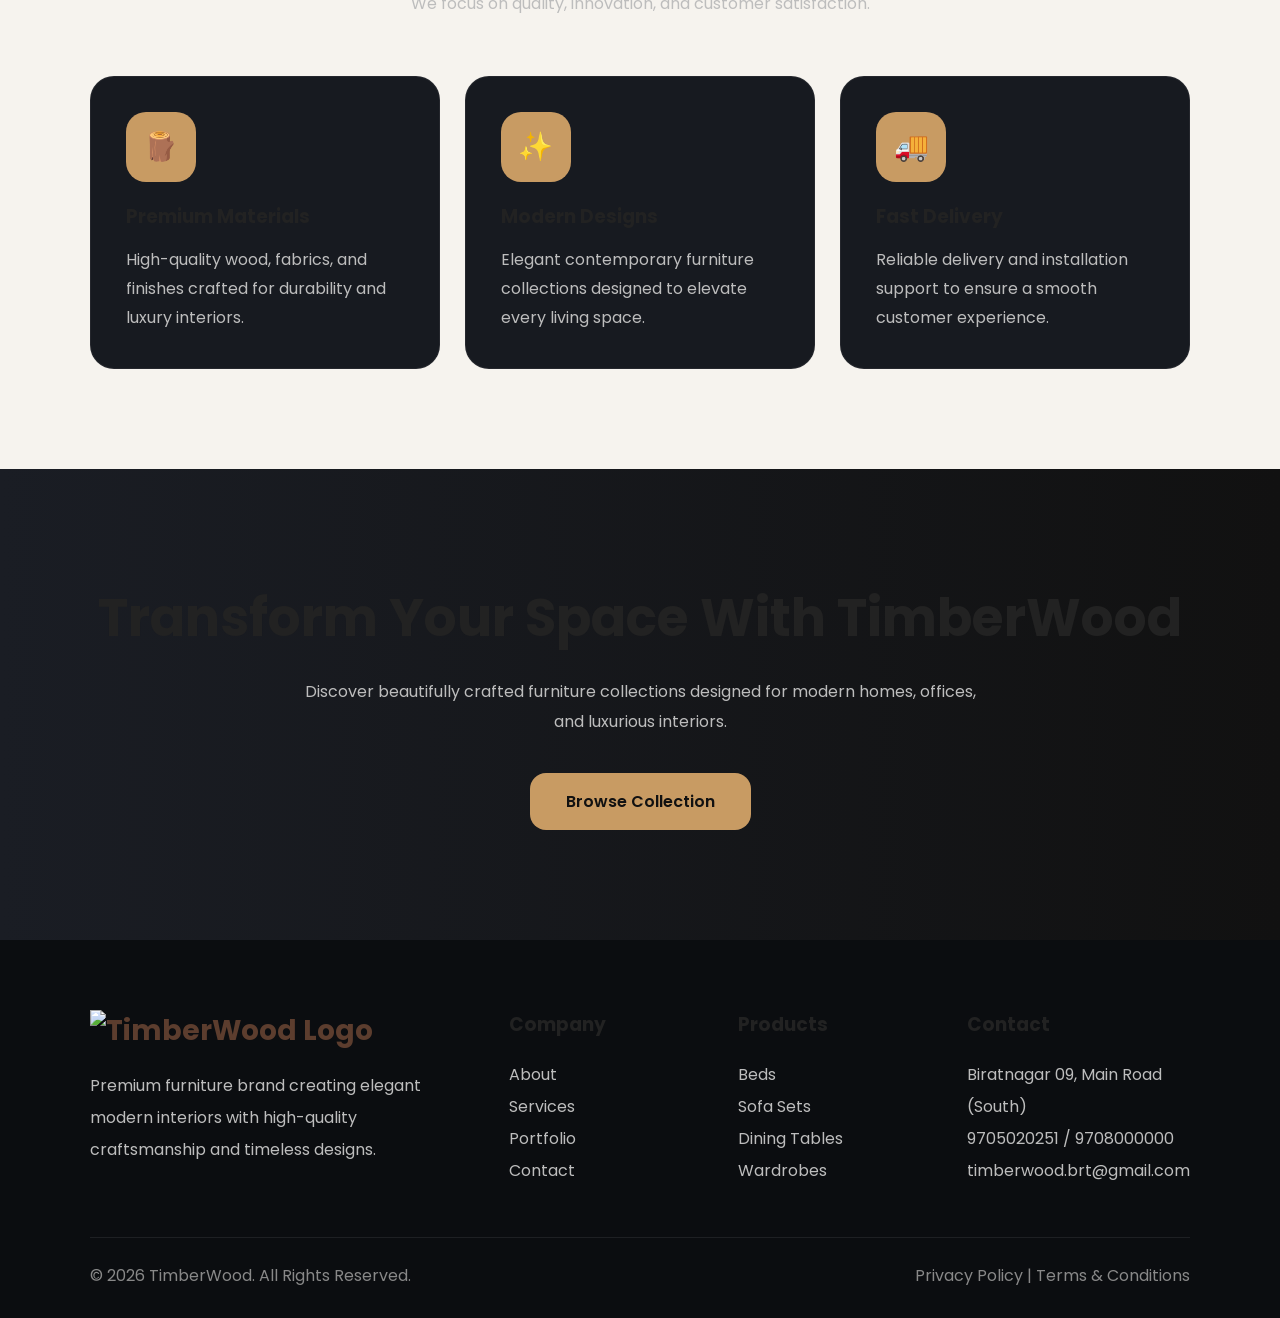
==== commit 991ccf0b: "a" ====
--- a/about.html
+++ b/about.html
@@ -68,7 +68,7 @@
 }
 
 .btn-outline{
-    border:1px solid rgba(255,255,255,0.15);
+    border:1px solid rgbargba(0,0,0,0.45);
     color:white;
 }
 
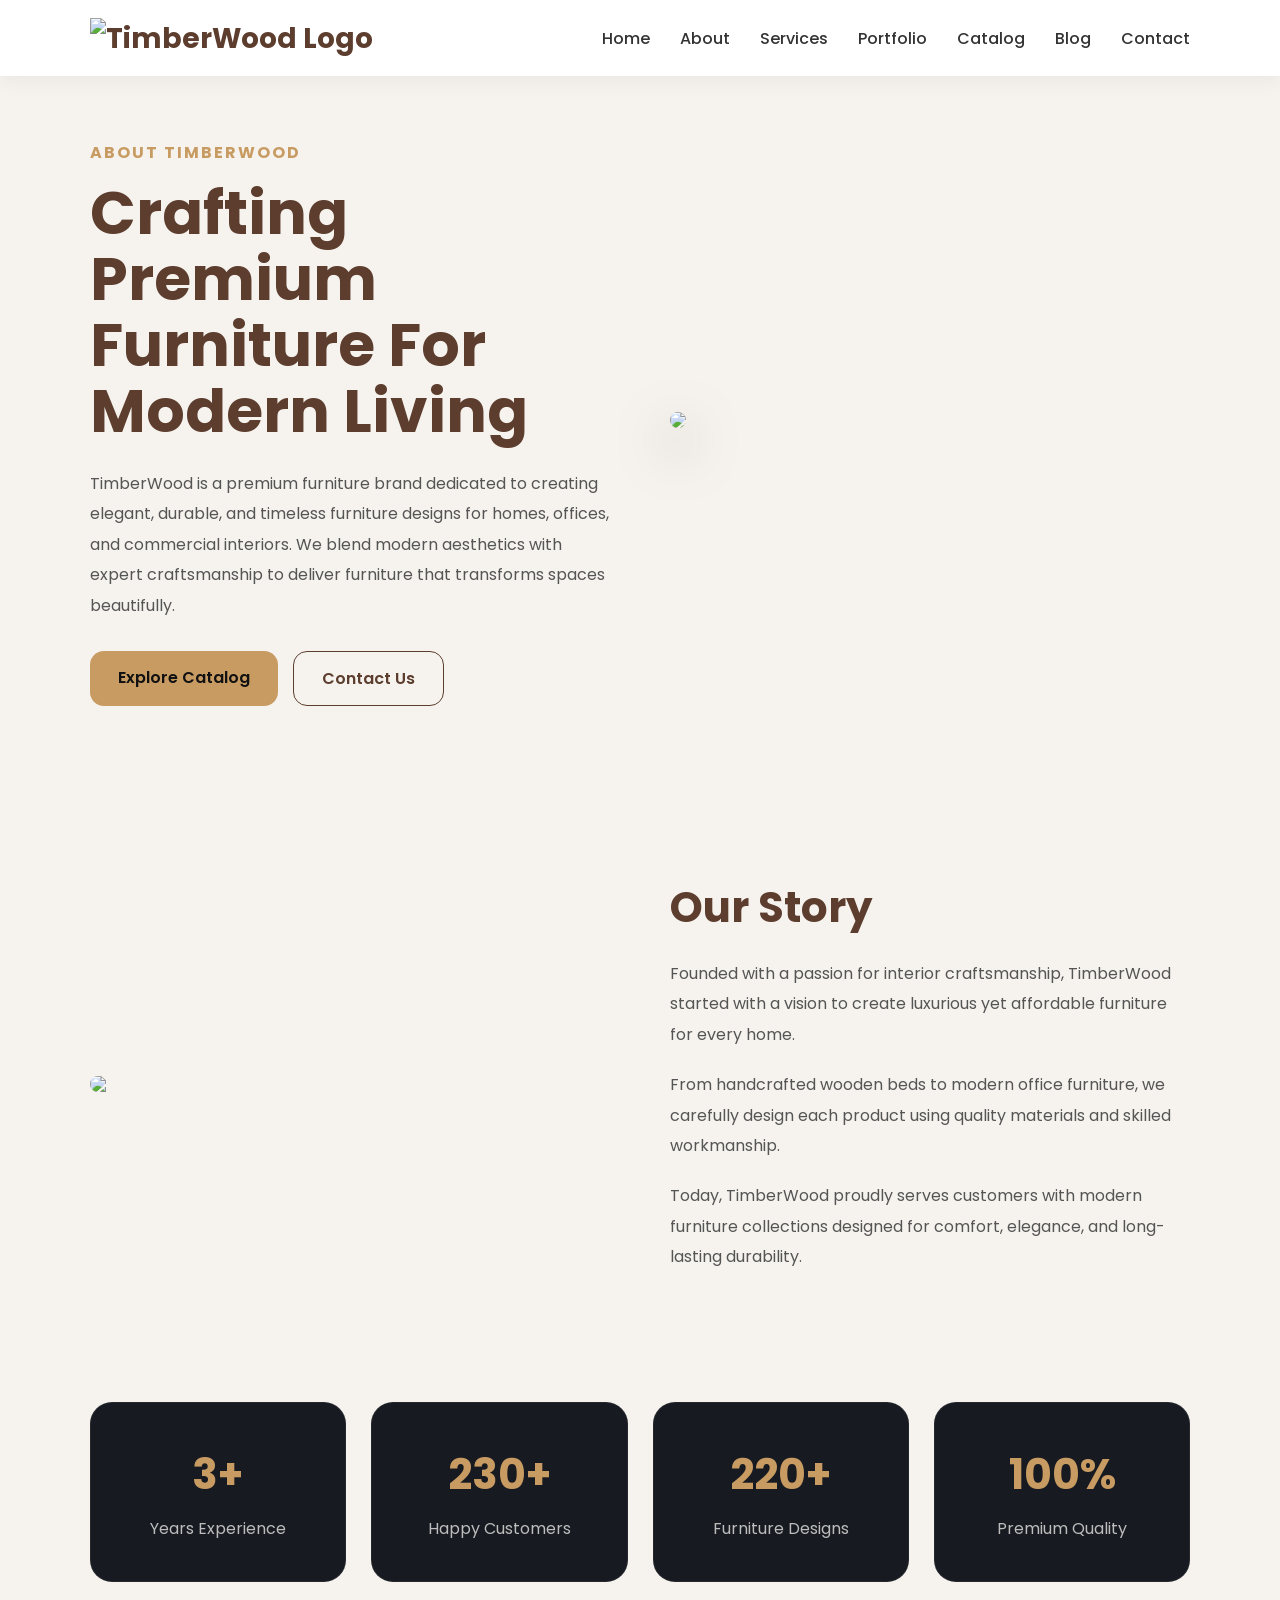
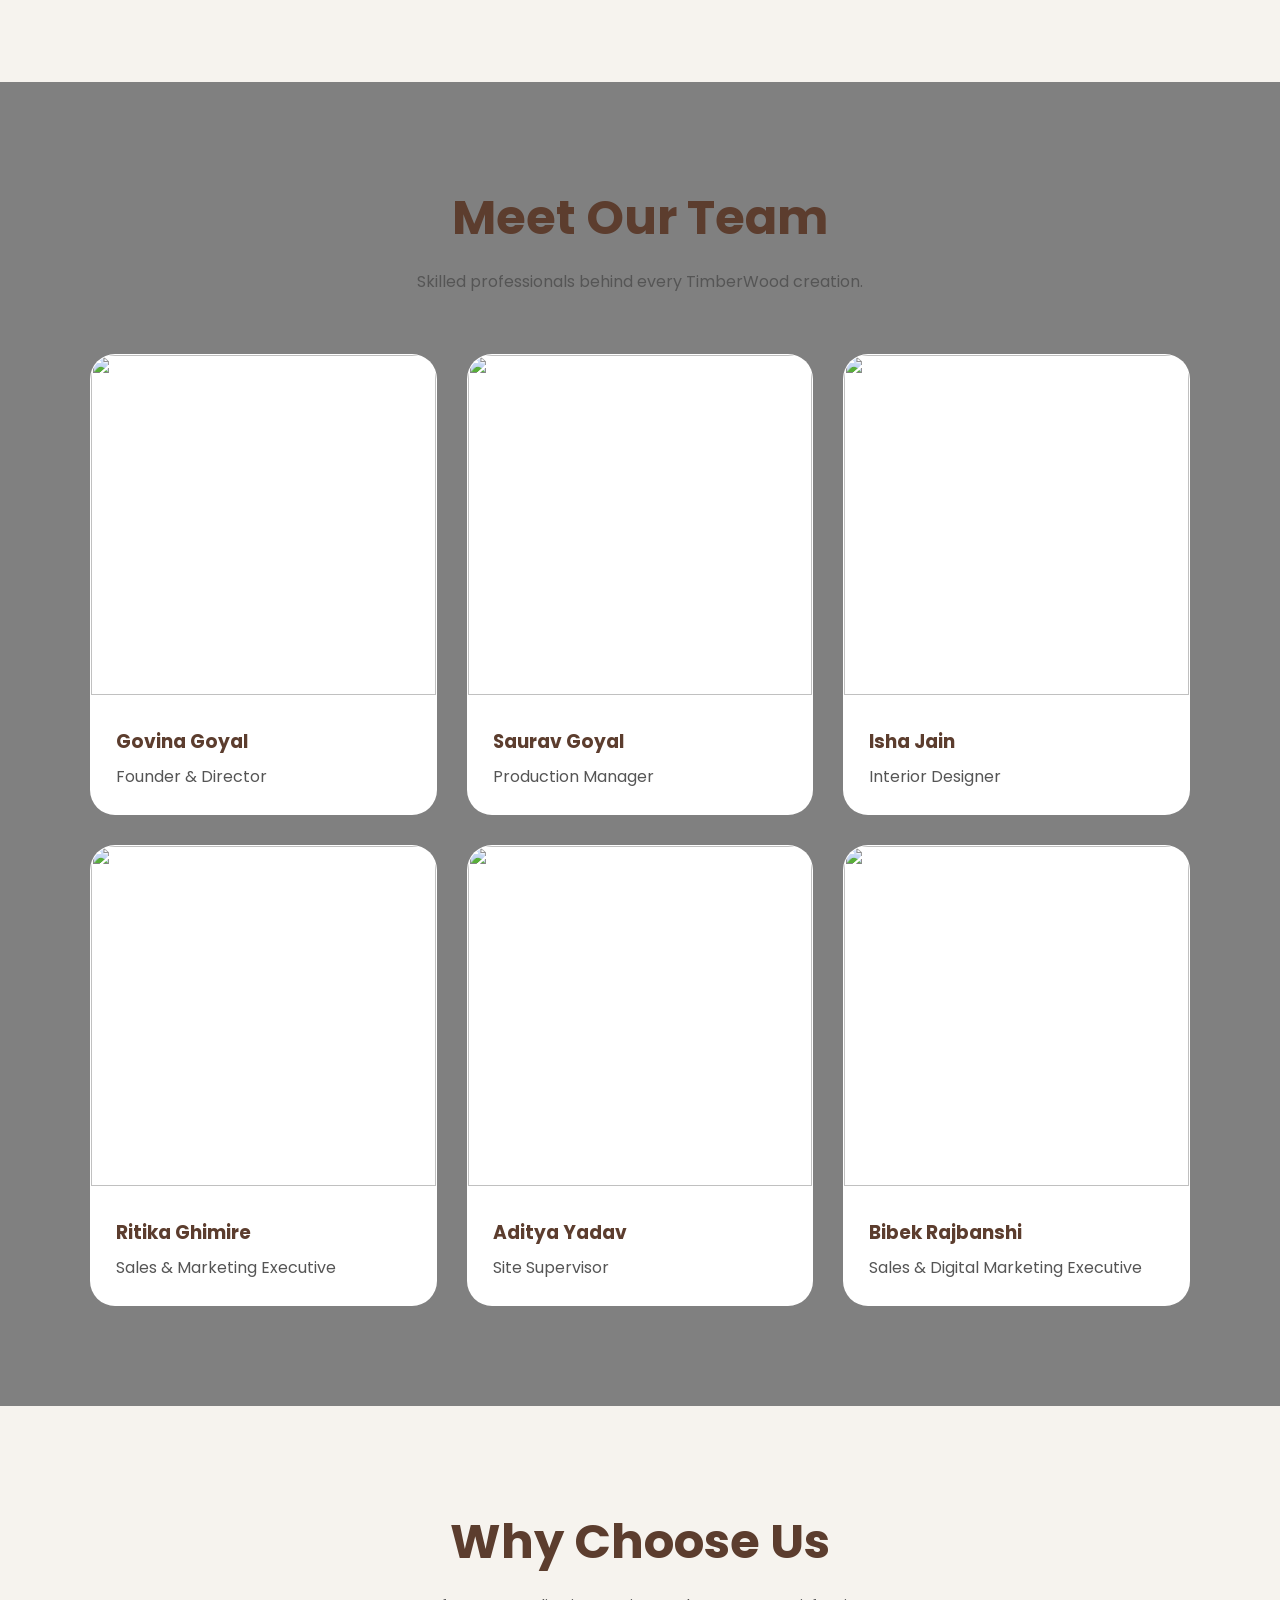
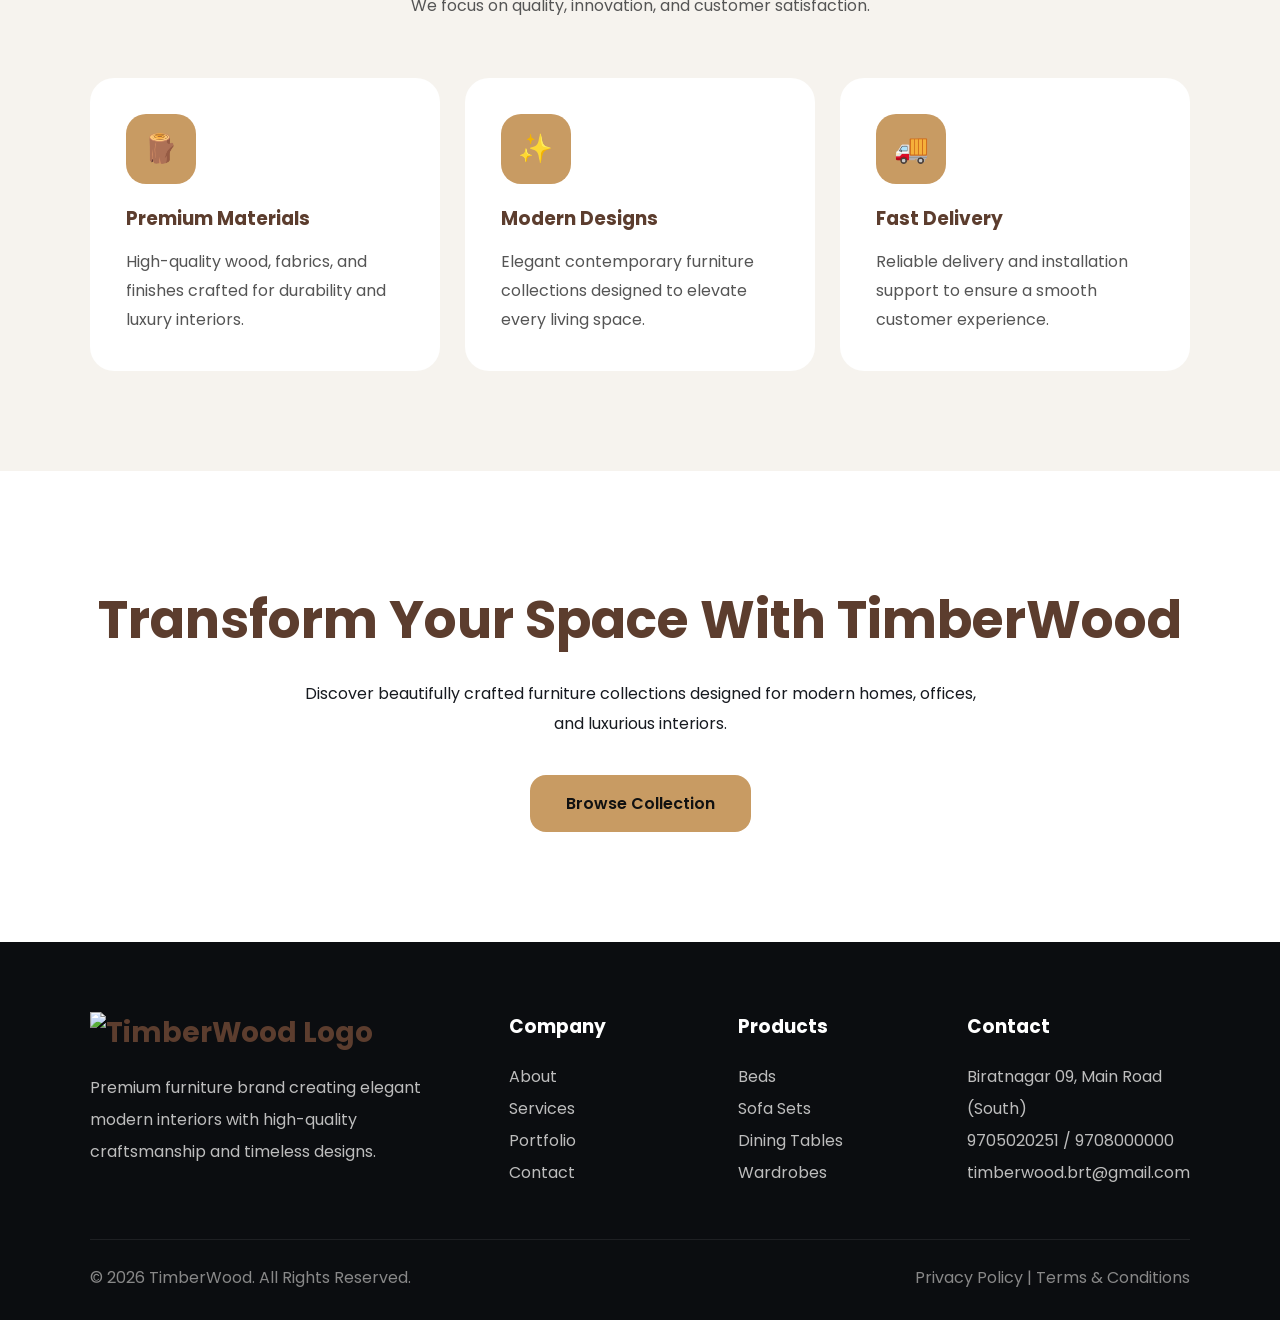
==== commit 660c2069: "Update about.html" ====
--- a/about.html
+++ b/about.html
@@ -32,6 +32,7 @@
 }
 
 .about-text h1{
+    color:#5c3d2e;
     font-size:60px;
     line-height:1.1;
     margin-bottom:25px;
@@ -68,12 +69,12 @@
 }
 
 .btn-outline{
-    border:1px solid rgbargba(0,0,0,0.45);
-    color:white;
+    border:1px solid #5c3d2e;
+    color:#5c3d2e;
 }
 
 .btn-outline:hover{
-    background:white;
+    background:#5c3d2e;
     color:black;
 }
 
@@ -104,6 +105,7 @@
 }
 
 .story-text h2{
+    color:#5c3d2e;
     font-size:42px;
     margin-bottom:20px;
 }
@@ -150,7 +152,7 @@
 
 .team{
     padding:100px 7%;
-    background:#15181d;
+    background:grey;
 }
 
 .section-title{
@@ -159,12 +161,13 @@
 }
 
 .section-title h2{
+    color:#5c3d2e;
     font-size:48px;
     margin-bottom:15px;
 }
 
 .section-title p{
-    color:#bdbdbd;
+    color:#555;
 }
 
 .team-grid{
@@ -174,7 +177,7 @@
 }
 
 .team-card{
-    background:#1b1f26;
+    background:#fff;
     border-radius:25px;
     overflow:hidden;
     transition:.4s;
@@ -196,11 +199,12 @@
 }
 
 .team-content h3{
+    color:#5c3d2e;
     margin-bottom:8px;
 }
 
 .team-content p{
-    color:#bdbdbd;
+    color:#555;
 }
 
 /* WHY US */
@@ -216,7 +220,7 @@
 }
 
 .why-card{
-    background:#171a20;
+    background:#fff;
     padding:35px;
     border-radius:24px;
     transition:.4s;
@@ -228,11 +232,12 @@
 }
 
 .why-card h3{
+    color:#5c3d2e;
     margin:20px 0 15px;
 }
 
 .why-card p{
-    color:#bdbdbd;
+    color:#555;
     line-height:1.8;
 }
 
@@ -253,16 +258,17 @@
 .cta{
     padding:110px 7%;
     text-align:center;
-    background:linear-gradient(to right,#1a1d24,#111);
+    background:#fff;
 }
 
 .cta h2{
+    color:#5c3d2e;
     font-size:52px;
     margin-bottom:20px;
 }
 
 .cta p{
-    color:#bdbdbd;
+    color:#171a20;
     max-width:700px;
     margin:auto;
     line-height:1.9;
@@ -298,6 +304,7 @@
 }
 
 .footer-grid h3{
+    color:#fff;
     margin-bottom:20px;
 }
 
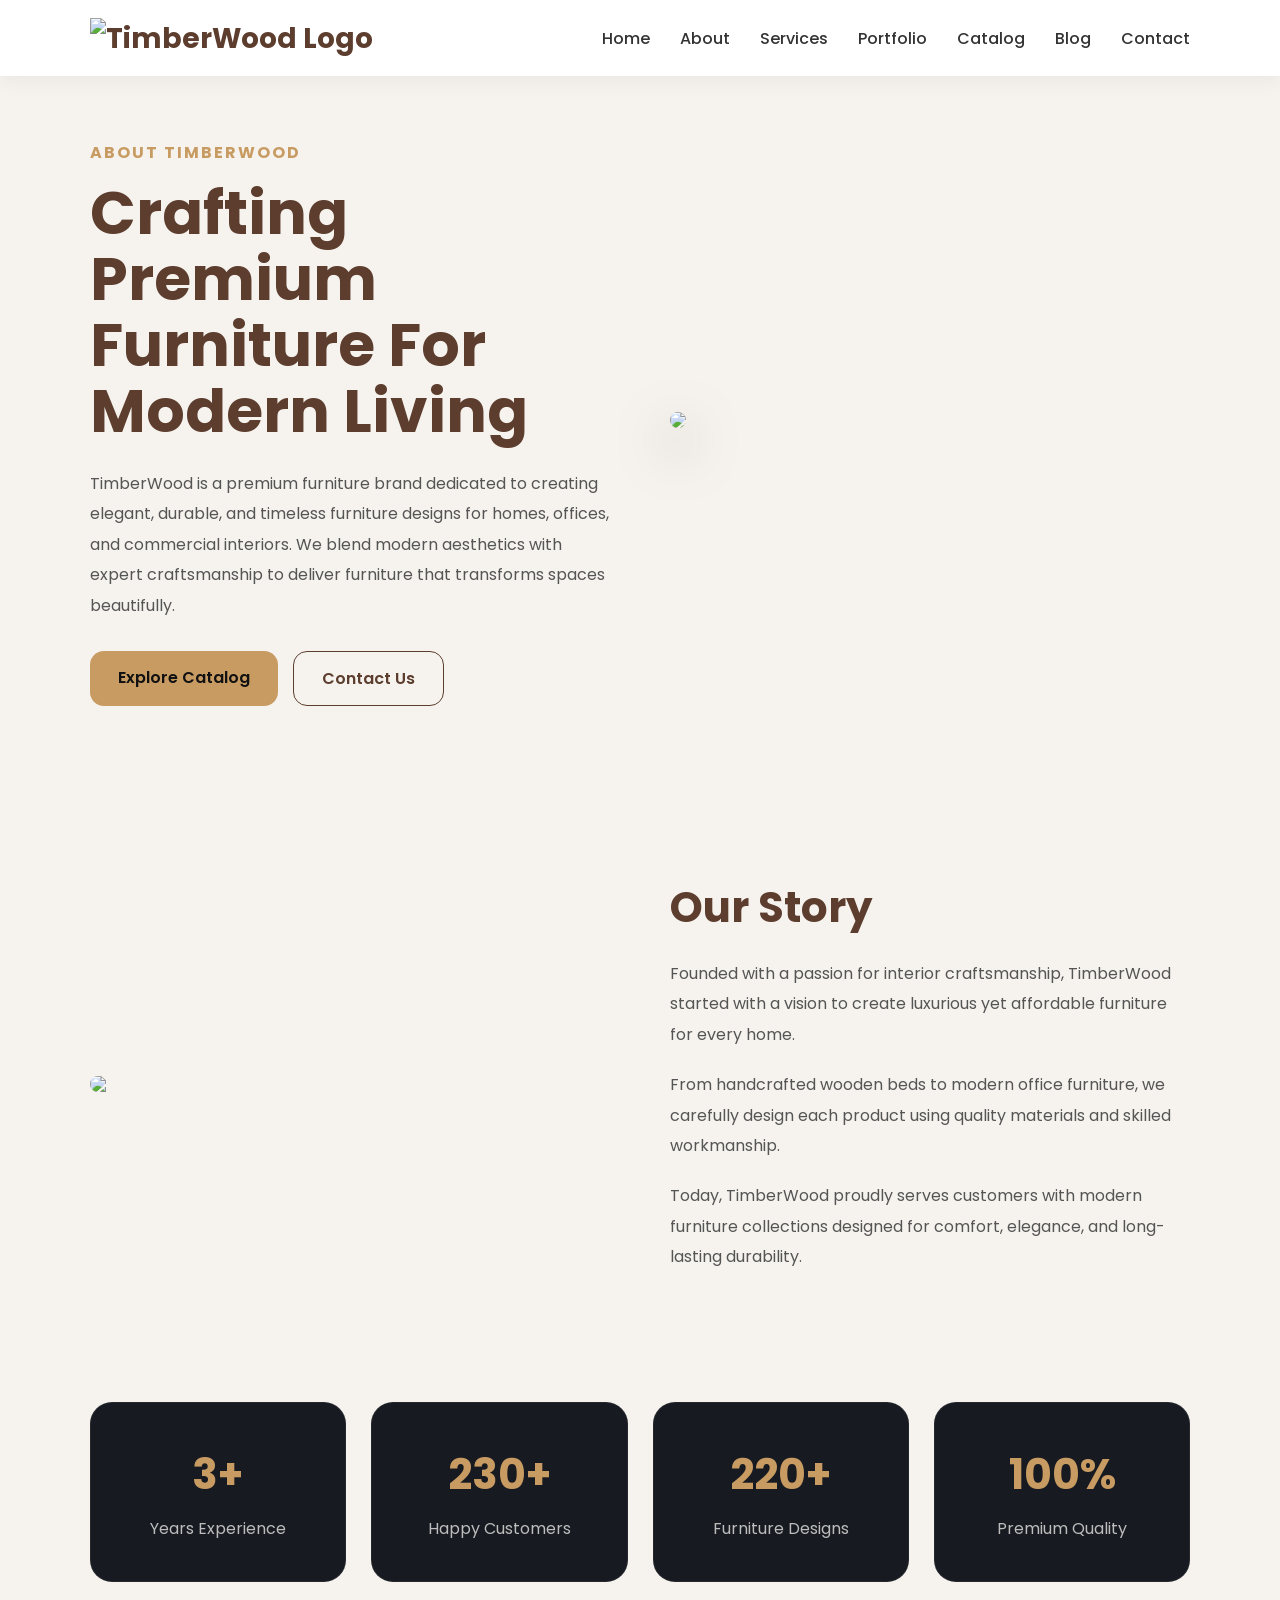
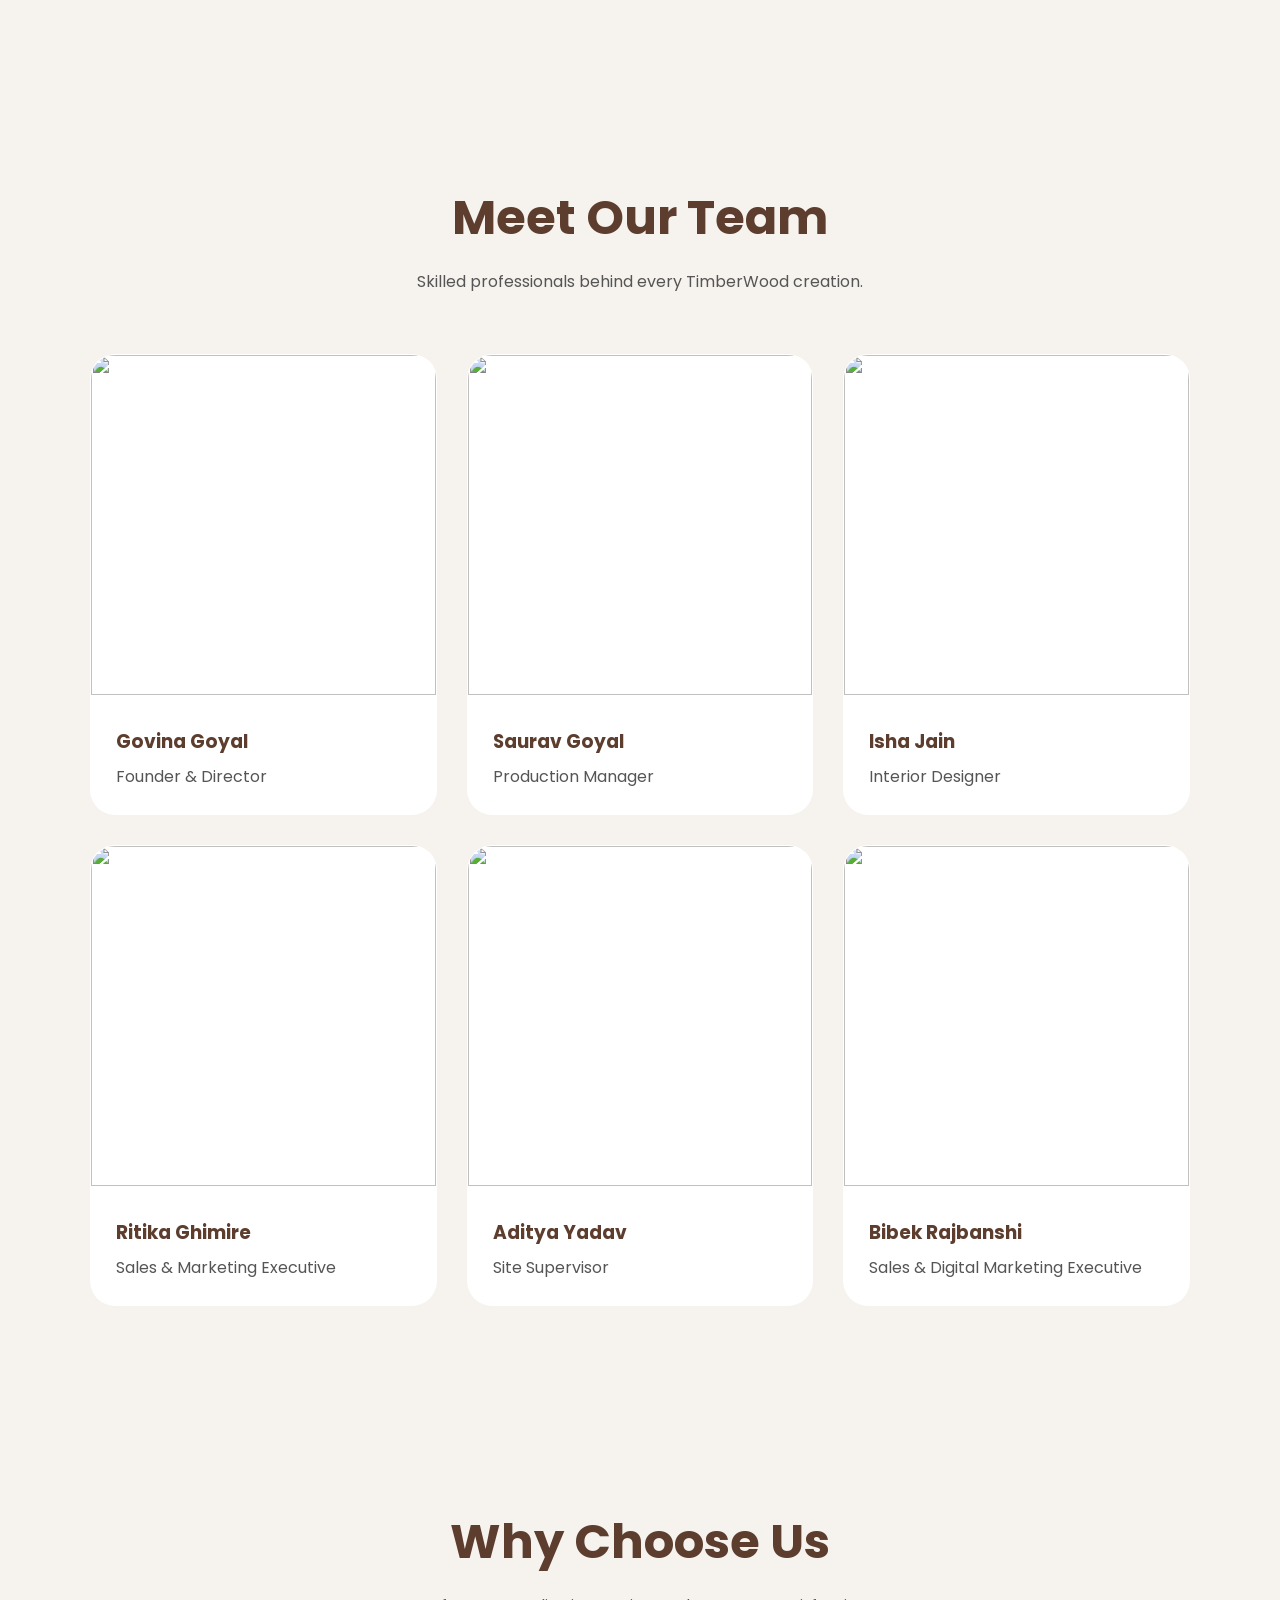
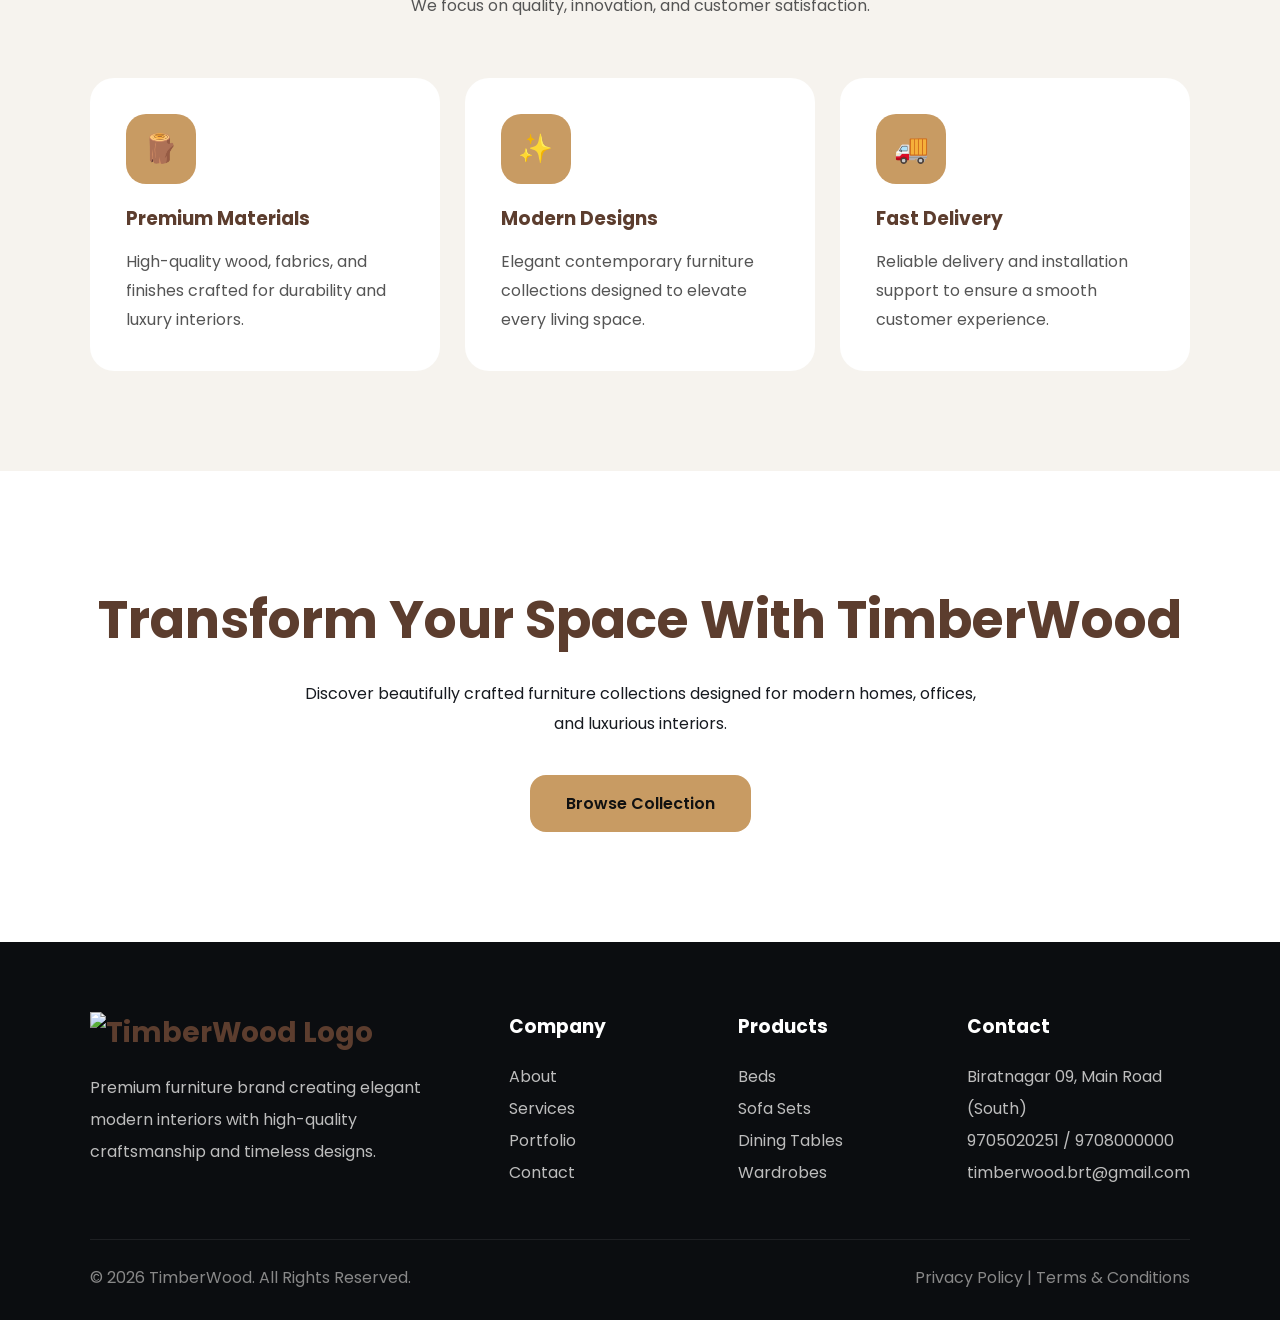
==== commit a33727b7: "Update about.html" ====
--- a/about.html
+++ b/about.html
@@ -152,7 +152,7 @@
 
 .team{
     padding:100px 7%;
-    background:grey;
+    background:#f6f3ee;
 }
 
 .section-title{
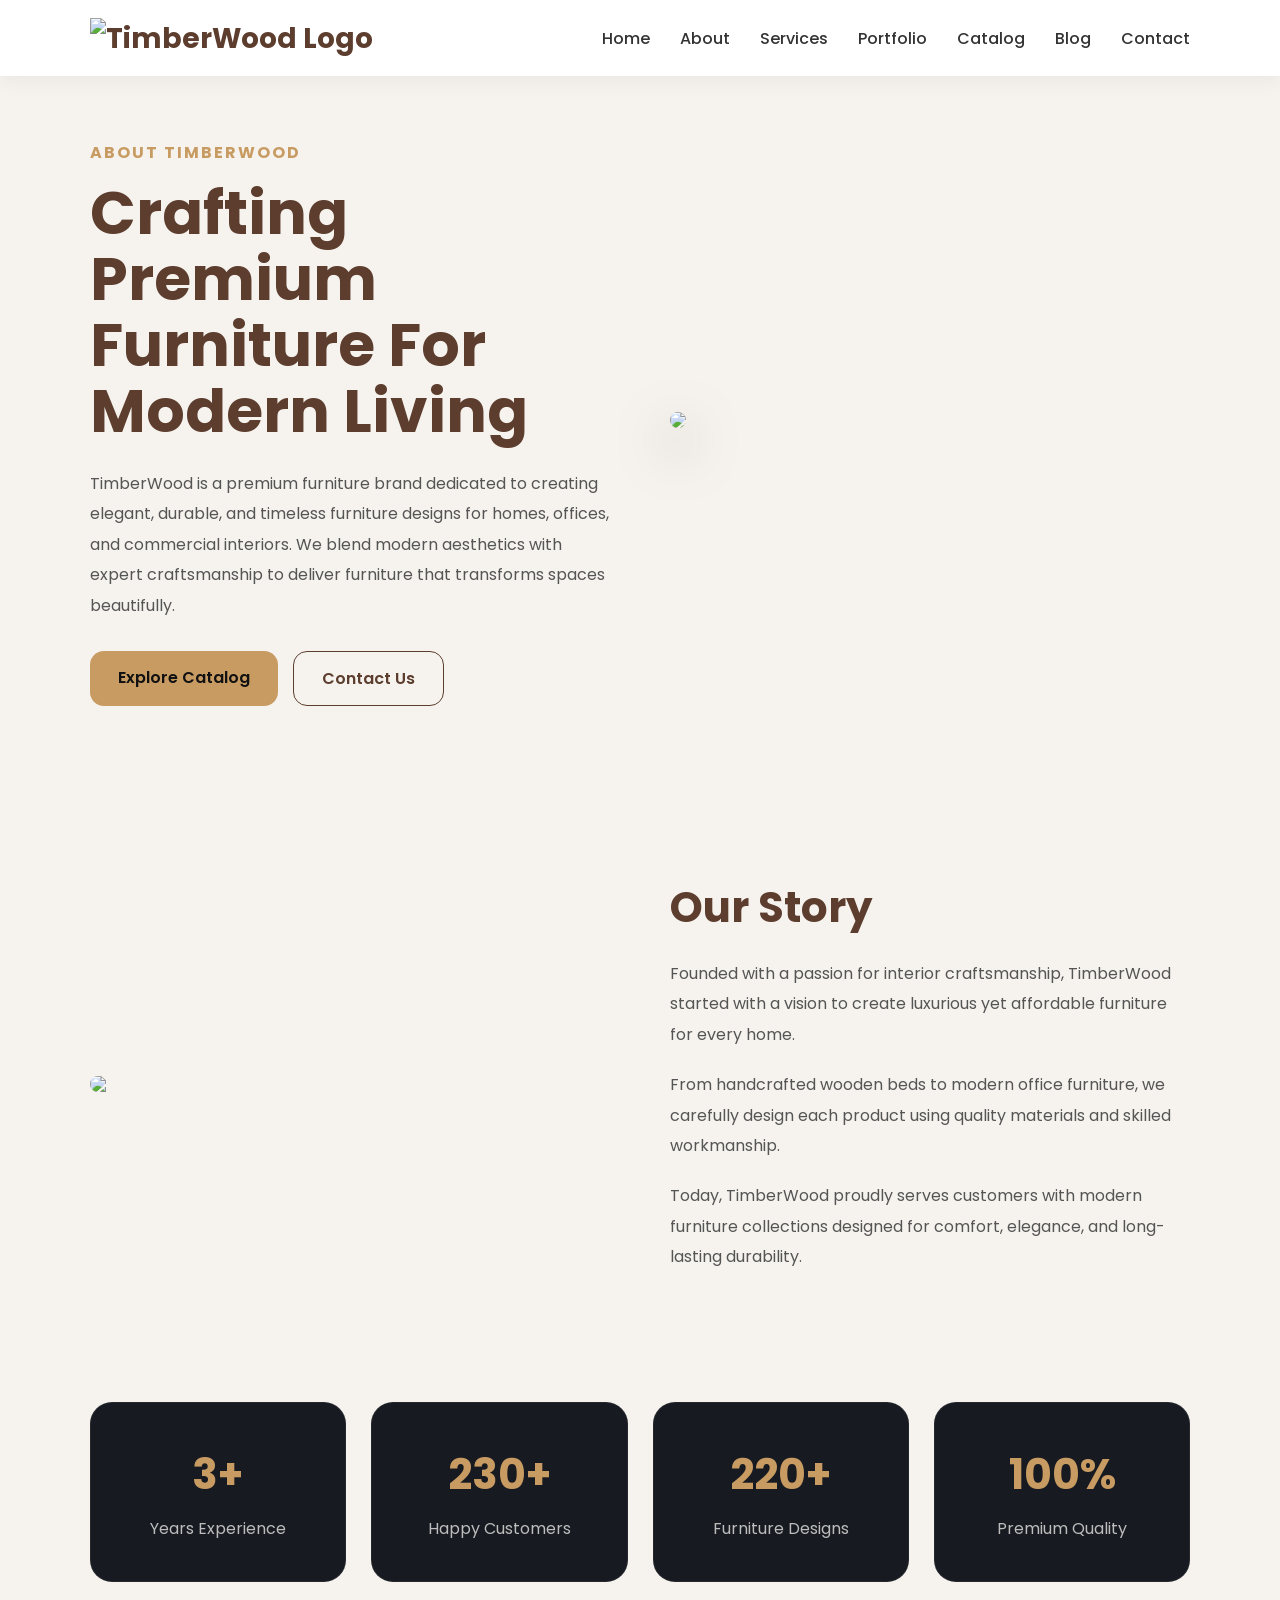
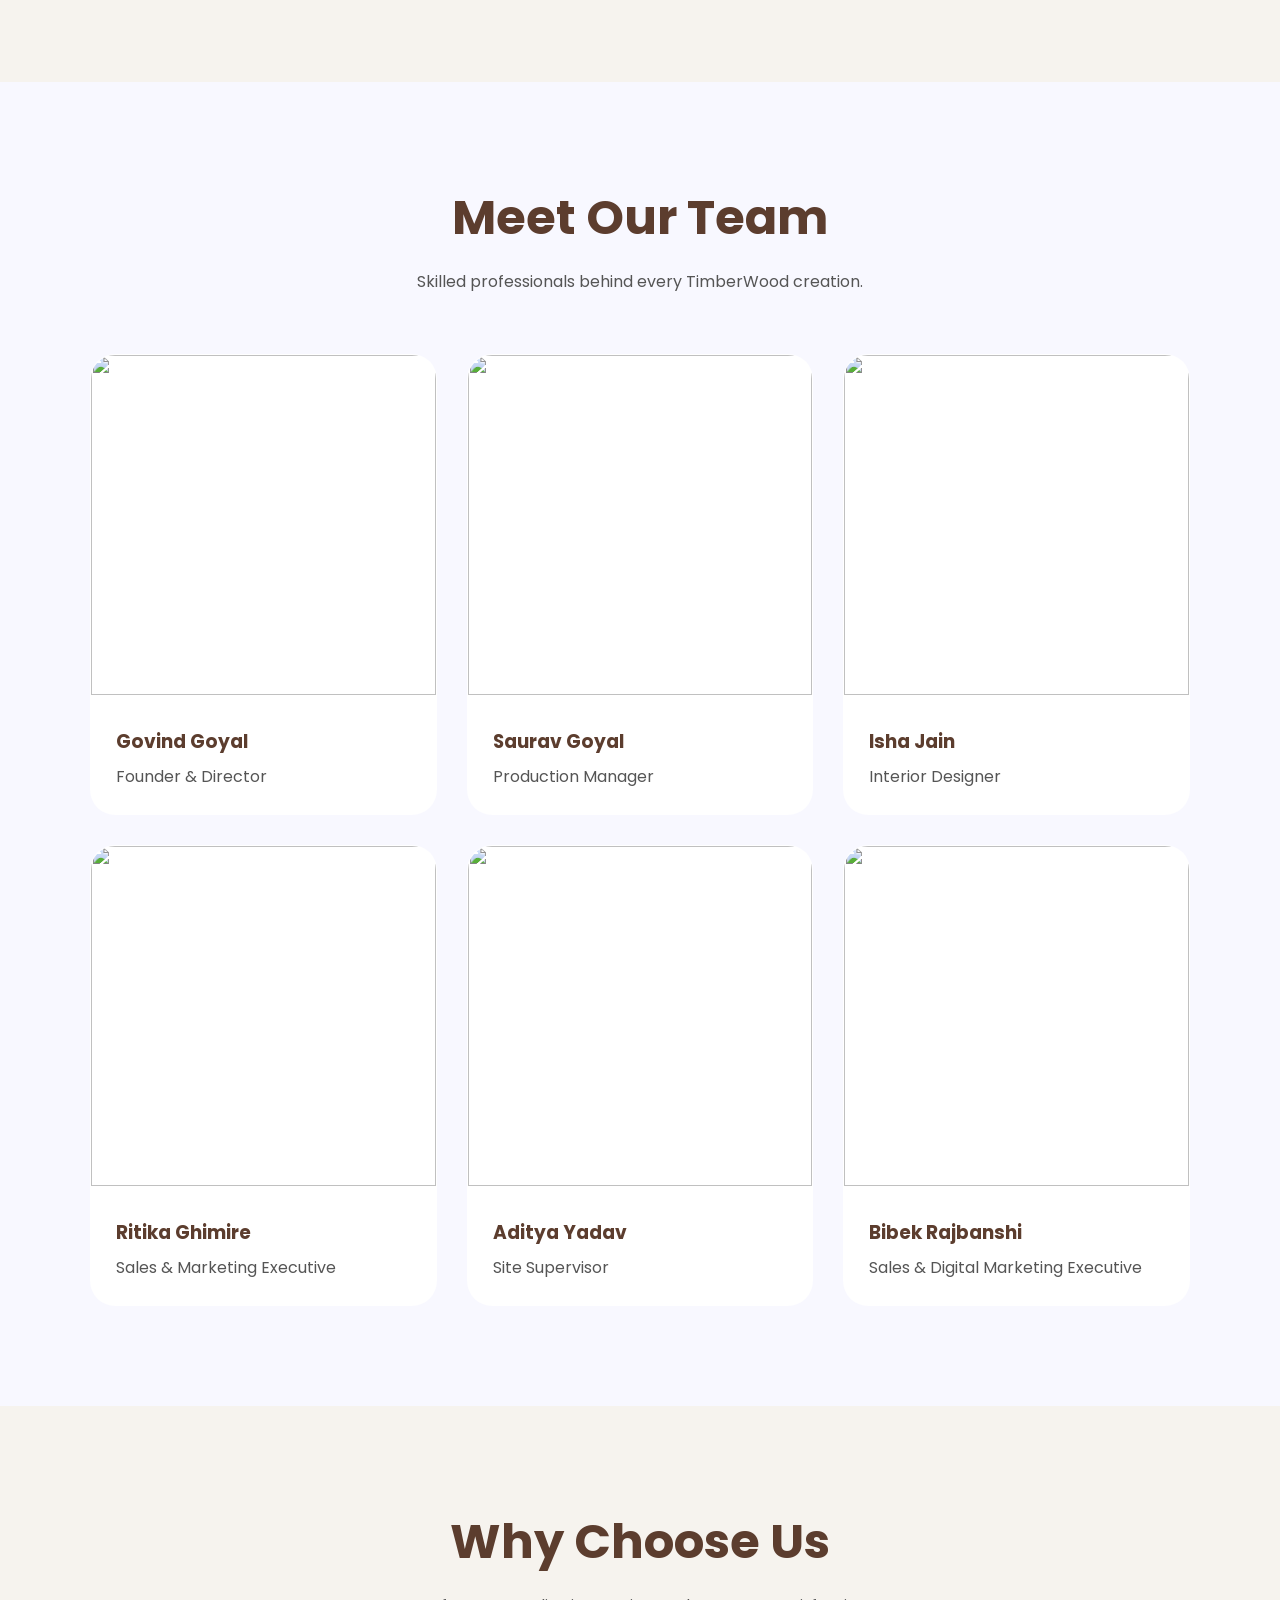
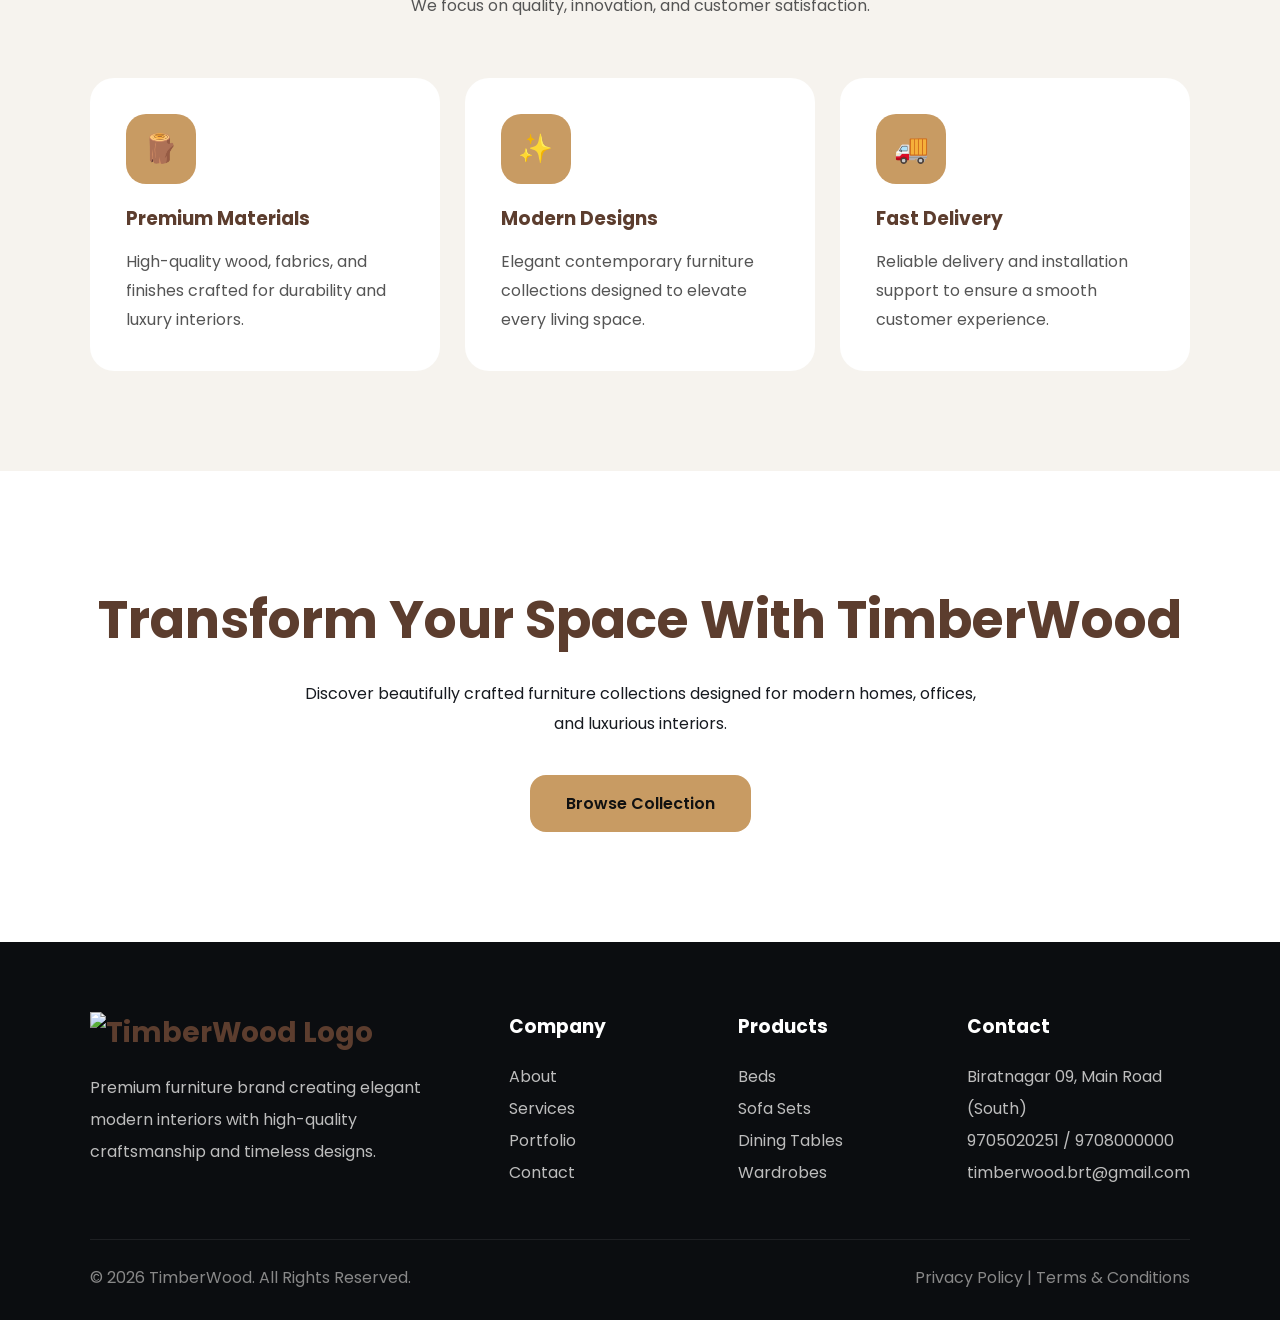
==== commit 05e4042a: "Update about.html" ====
--- a/about.html
+++ b/about.html
@@ -5,6 +5,11 @@
 <meta name="viewport" content="width=device-width, initial-scale=1.0"/>
 
 <title>TimberWood | About Us</title>
+<meta name="description" content="Learn about TimberWood Furniture, a premium furniture brand specializing in modern and luxury wooden designs including beds, sofas, dining tables, wardrobes, and custom interior solutions crafted for elegant living spaces.">
+<meta name="keywords" content="About TimberWood, TimberWood Furniture, Furniture Company Nepal, Luxury Furniture Brand, Wooden Furniture Manufacturer, Modern Furniture Design, Interior Solutions, Custom Furniture Nepal, Home Furniture Experts, Premium Beds, Sofa Sets, Dining Tables, Wardrobes, TimberWood Story, Furniture Craftsmanship, Interior Design Nepal, Elegant Living Furniture">
+<meta name="author" content="TimberWood Furniture">
+<meta property="og:image" content="img/home/LOGO.png">
+
 <link rel="stylesheet" href="assets/styles.css">
 <link rel="icon" href="img/home/LOGO.png" type="image/x-icon">   <!-- font icons -->
 <link href="https://fonts.googleapis.com/css2?family=Poppins:wght@300;400;500;600;700&display=swap" rel="stylesheet">
@@ -152,7 +157,7 @@
 
 .team{
     padding:100px 7%;
-    background:#f6f3ee;
+    background:ghostwhite;
 }
 
 .section-title{
@@ -533,7 +538,7 @@
             <img src="https://i.pinimg.com/736x/89/47/cd/8947cd2139c6fac86eccb9952f1653cf.jpg">
 
             <div class="team-content">
-                <h3>Govina Goyal</h3>
+                <h3>Govind Goyal</h3>
                 <p>Founder & Director</p>
             </div>
         </div>
@@ -736,4 +741,4 @@
 
 <script src="assets/script.js"></script>
 </body>
-</html>+</html>
--- a/assets/styles.css
+++ b/assets/styles.css
@@ -63,4 +63,54 @@
     display:none;
     font-size:28px;
     cursor:pointer;
+}
+
+
+
+/* =========================
+HERO: PORTFOLIO|SERVICES|BLOG|CONTACT
+========================= */
+
+.hero{
+    height:70vh;
+    position:relative;
+    display:flex;
+    align-items:center;
+    justify-content:center;
+    text-align:center;
+    overflow:hidden;
+}
+
+.hero::before{
+    content:'';
+    position:absolute;
+    inset:0;
+    background:
+    linear-gradient(rgba(0,0,0,.55),rgba(0,0,0,.55)),
+    url('https://i.pinimg.com/736x/97/91/40/979140409d0029c4c6724a190907b3af.jpg');
+    transform:scale(1.05);
+}
+
+.hero-content{
+    position:relative;
+    z-index:2;
+    width:90%;
+    max-width:800px;
+}
+
+.hero h1{
+    color:#fff;
+    font-size:70px;
+    line-height:1.1;
+    margin-bottom:20px;
+}
+
+.hero h1 span{
+    color:#c89b63;
+}
+
+.hero p{
+    color:#fff;
+    font-size:18px;
+    line-height:1.8;
 }
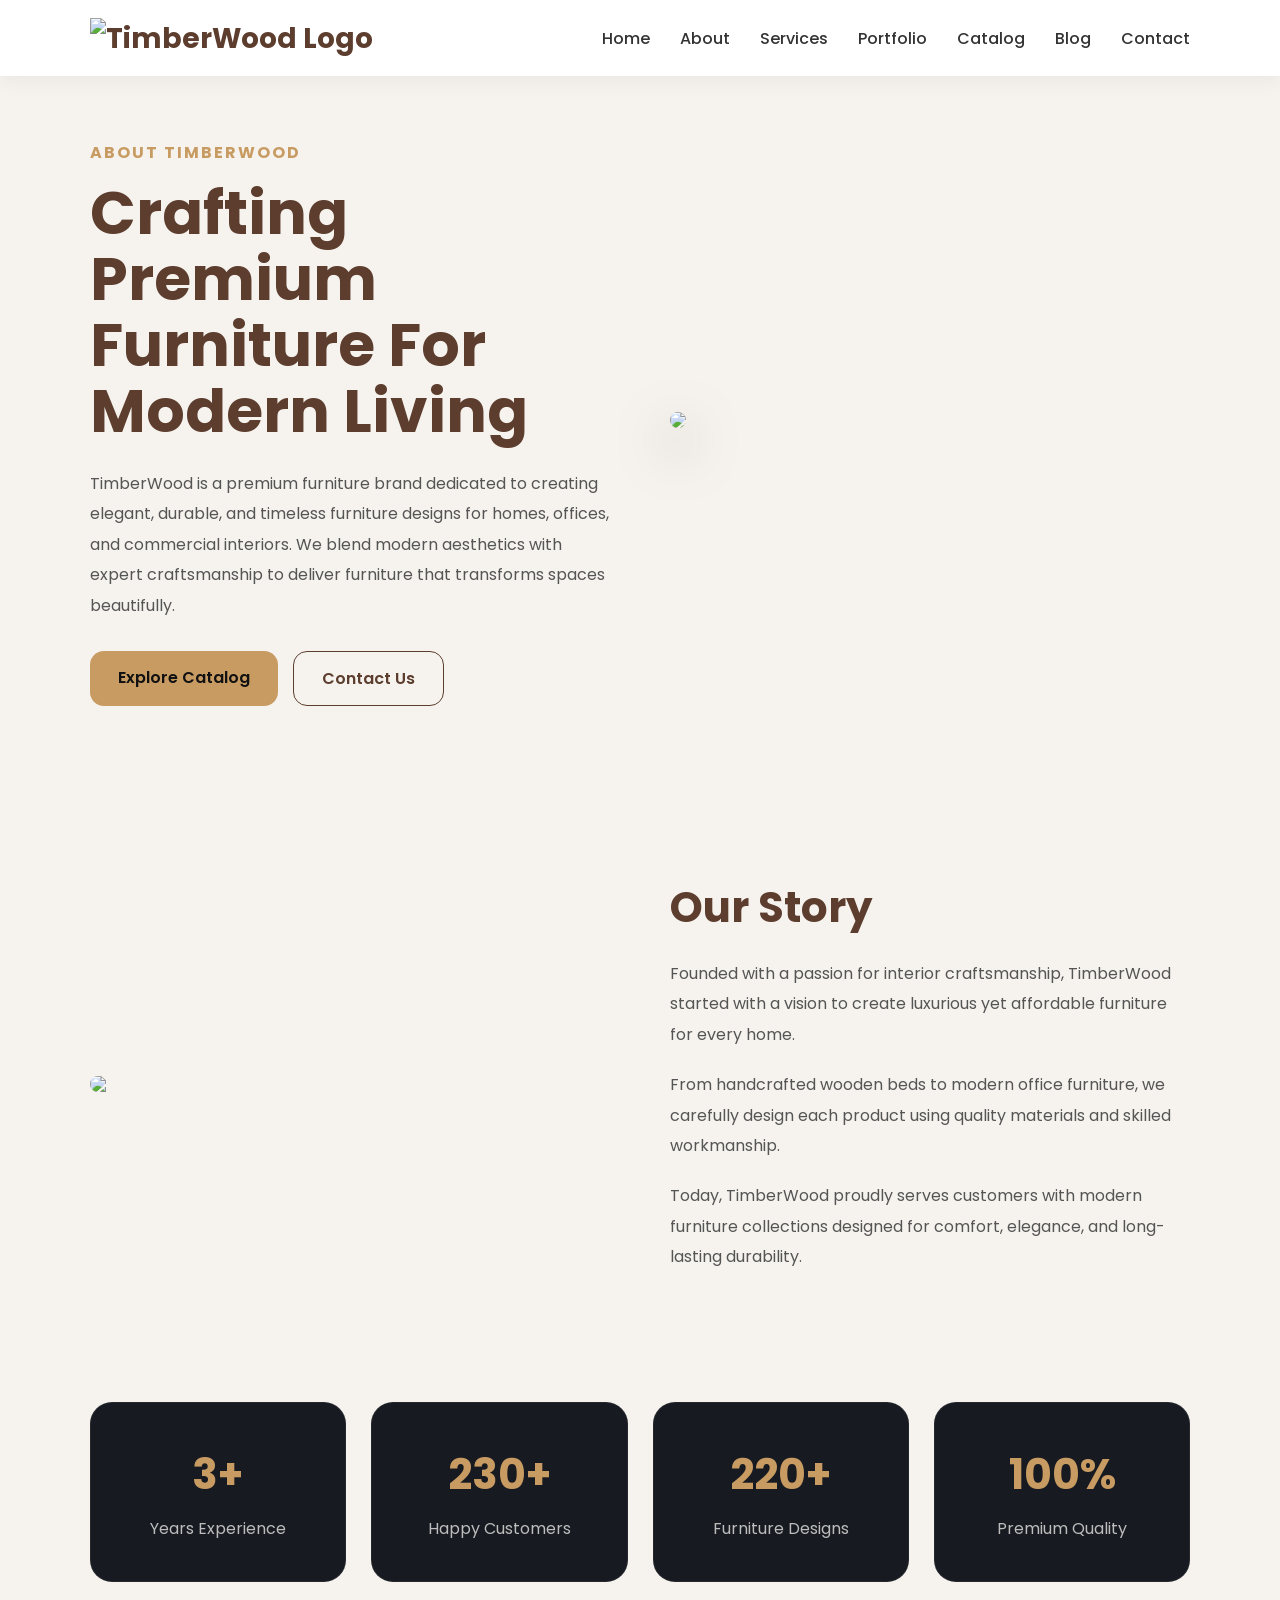
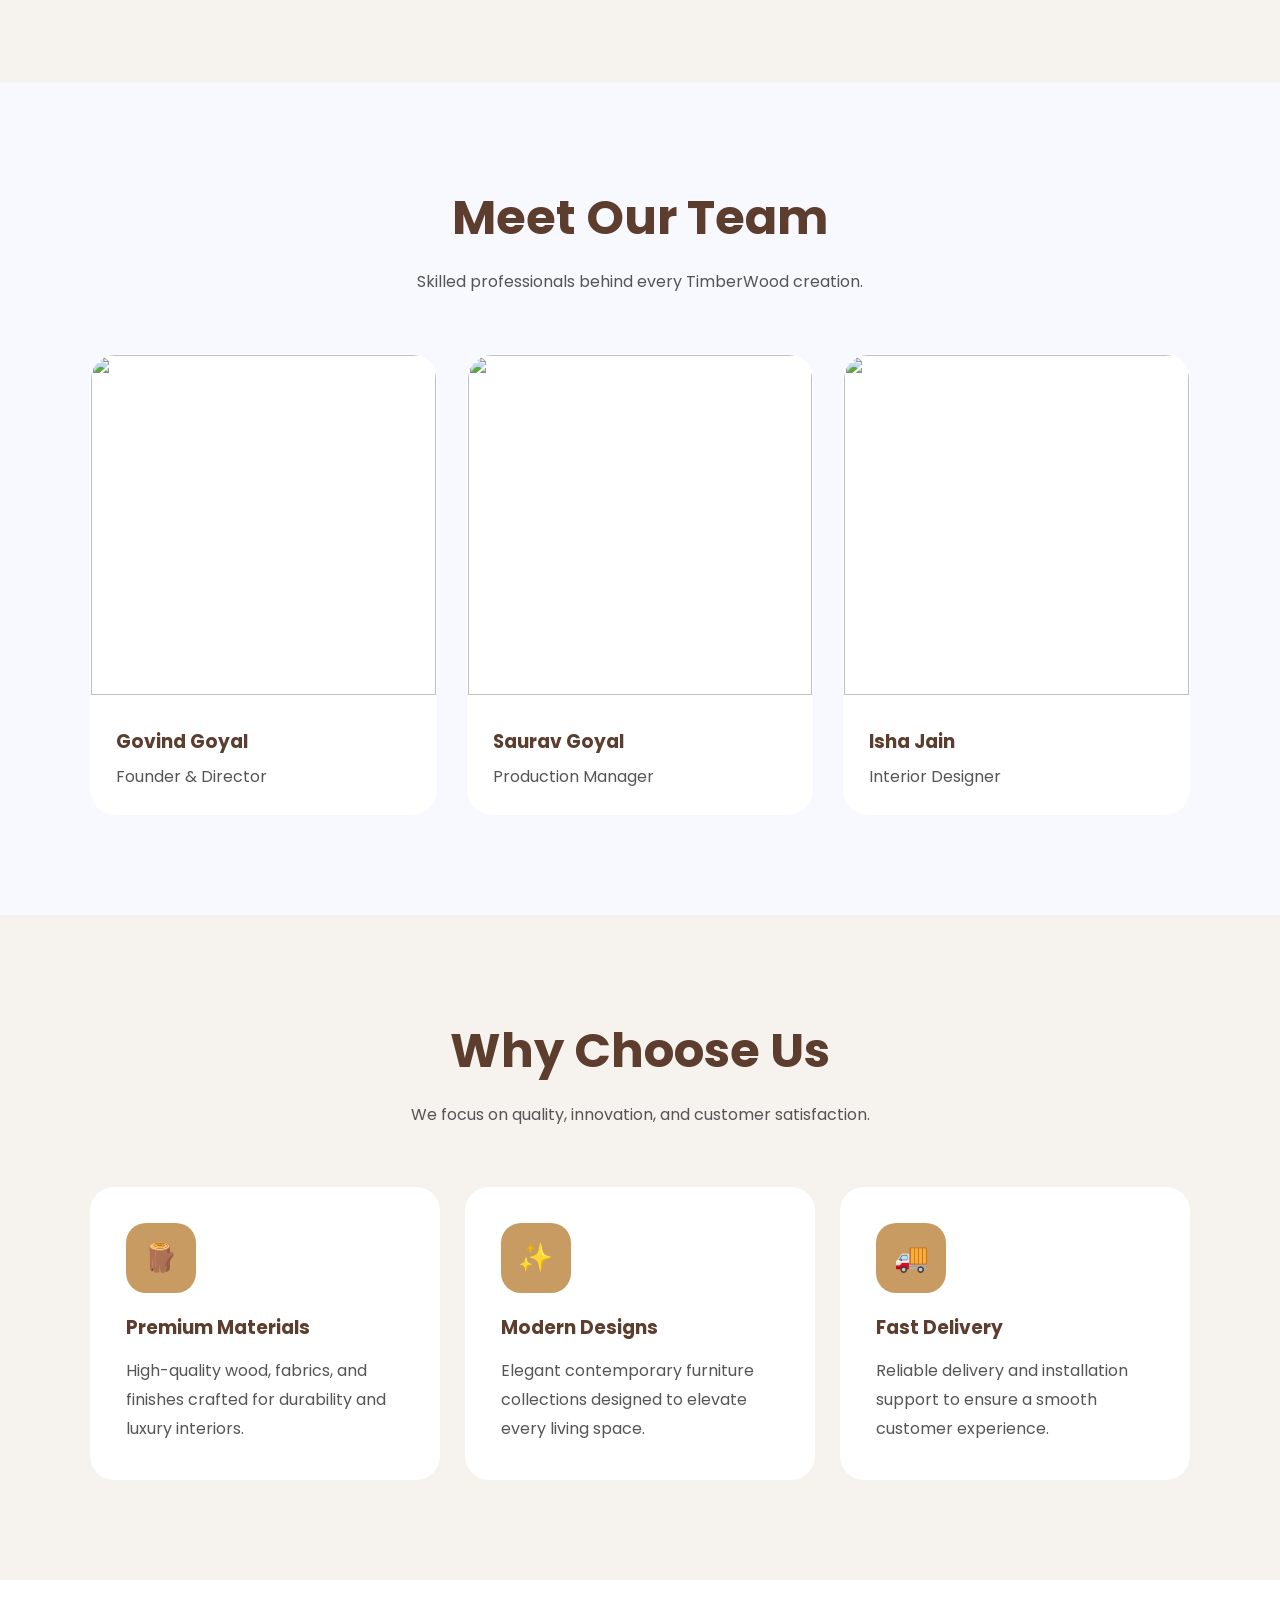
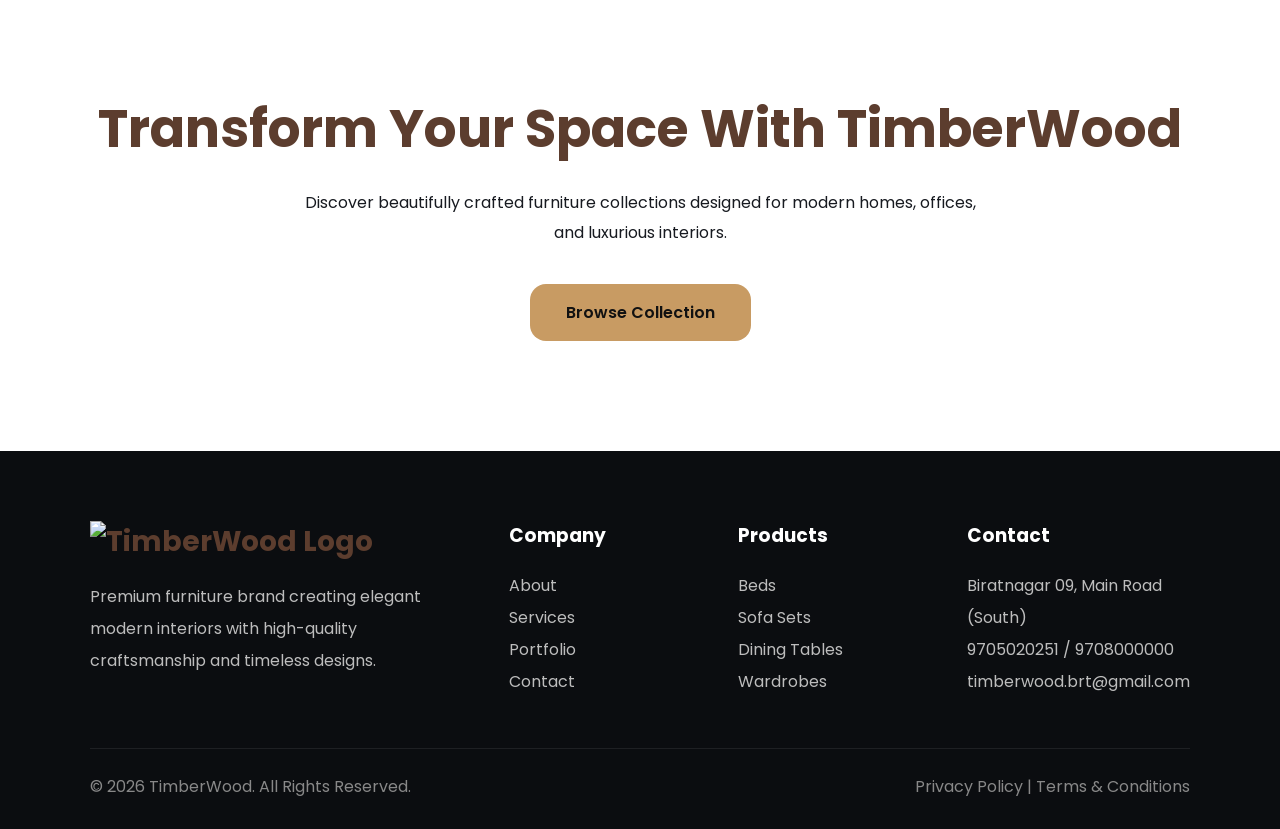
==== commit 491170a6: "Update about.html" ====
--- a/about.html
+++ b/about.html
@@ -561,32 +561,6 @@
             </div>
         </div>
 
-        <div class="team-card">
-            <img src="https://i.pinimg.com/736x/0a/68/74/0a687426836bf3151442c28532558470.jpg">
-
-            <div class="team-content">
-                <h3>Ritika Ghimire</h3>
-                <p>Sales & Marketing Executive</p>
-            </div>
-        </div>
-
-        <div class="team-card">
-            <img src="https://i.pinimg.com/736x/fc/86/7d/fc867df822d70b9d78171c7e790f99c7.jpg">
-
-            <div class="team-content">
-                <h3>Aditya Yadav</h3>
-                <p>Site Supervisor</p>
-            </div>
-        </div>
-
-        <div class="team-card">
-            <img src="https://i.pinimg.com/736x/39/20/21/39202174545c29bfbdb0bb981ed6e766.jpg">
-
-            <div class="team-content">
-                <h3>Bibek Rajbanshi</h3>
-                <p>Sales & Digital Marketing Executive</p>
-            </div>
-        </div>
 
     </div>
 
